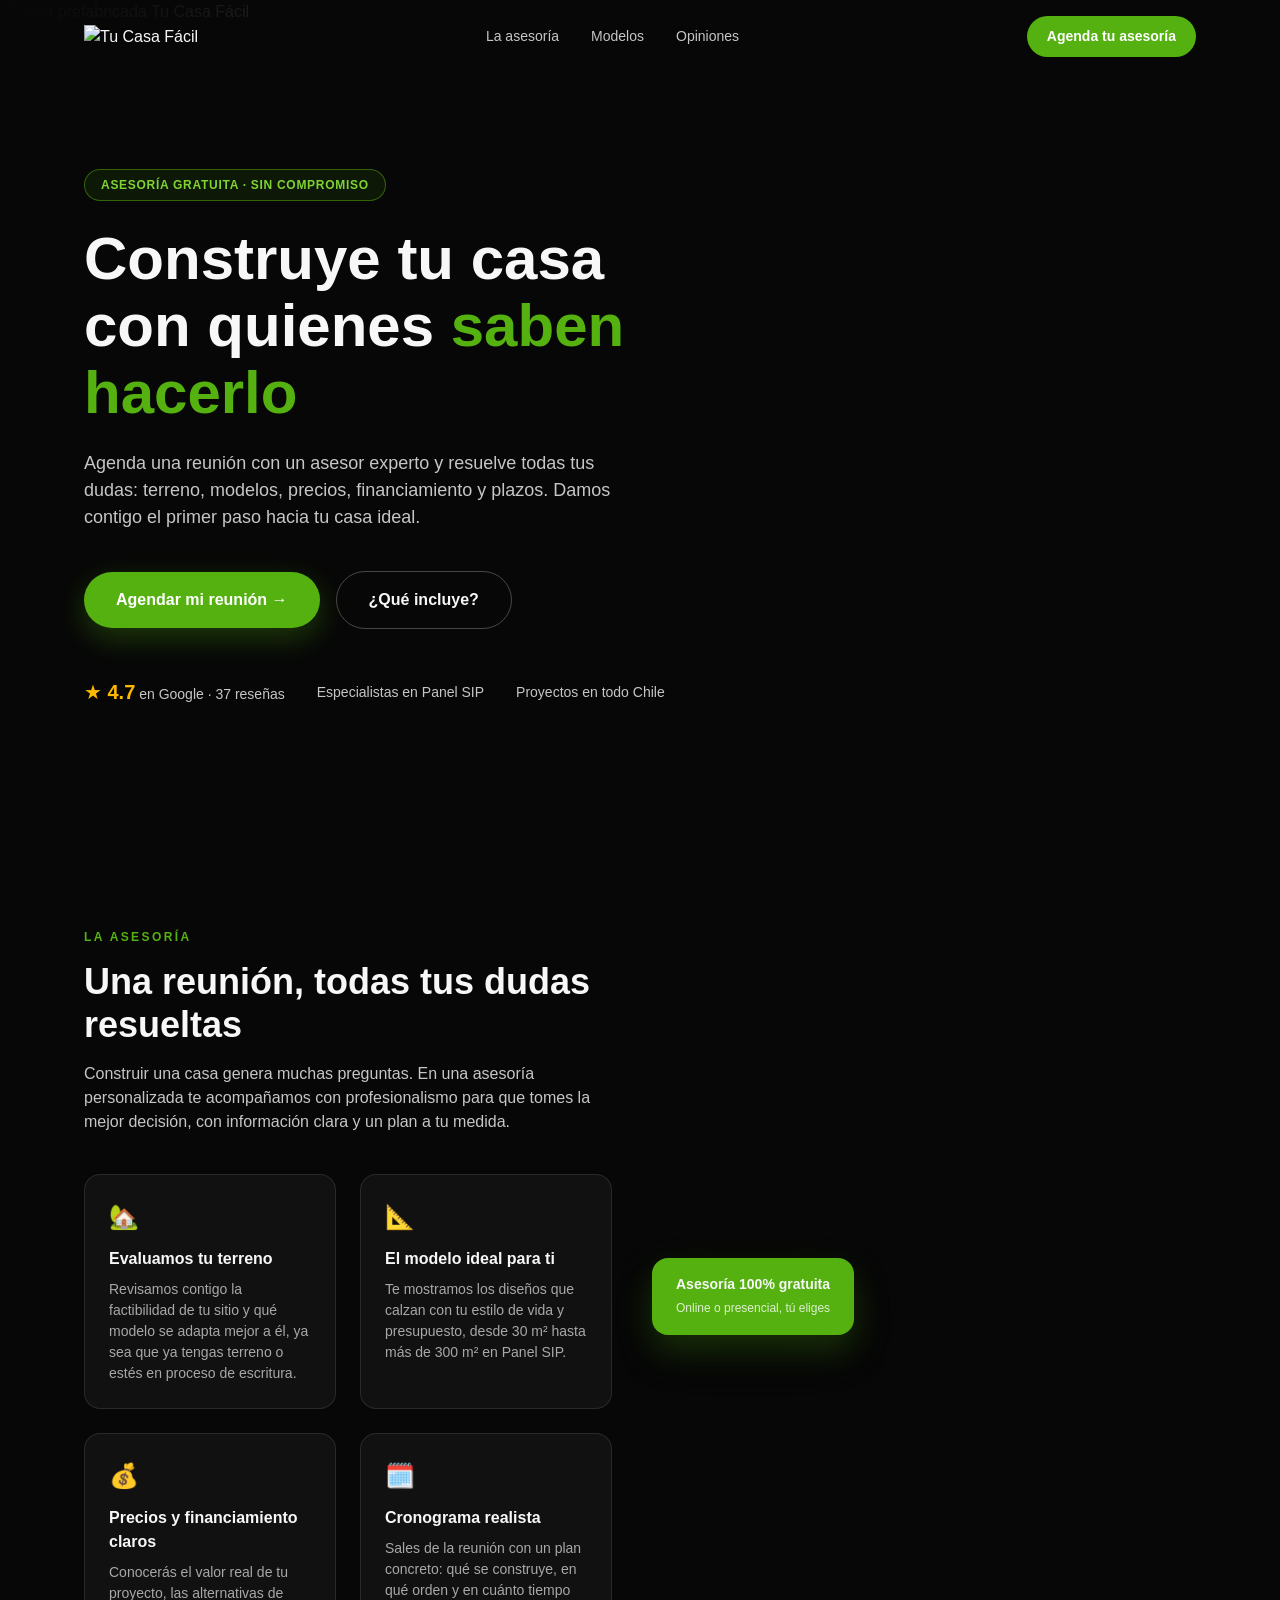
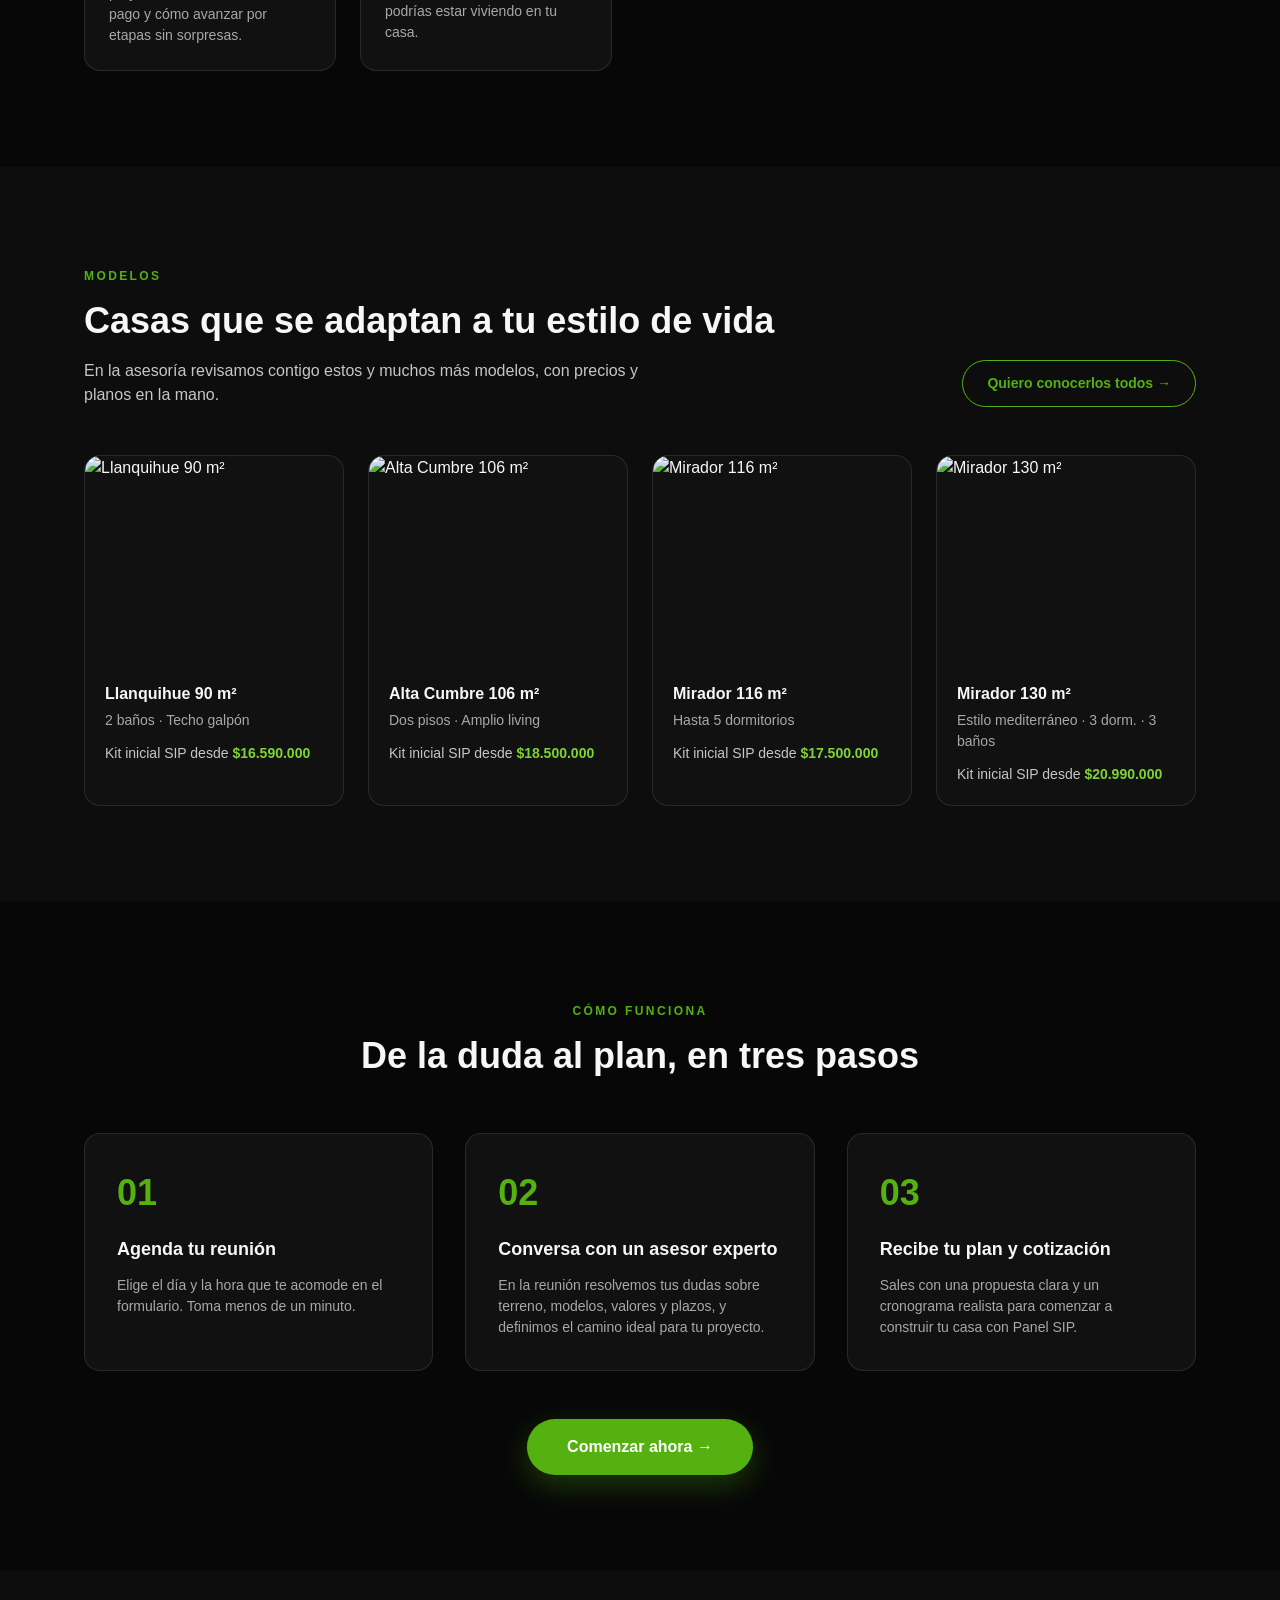
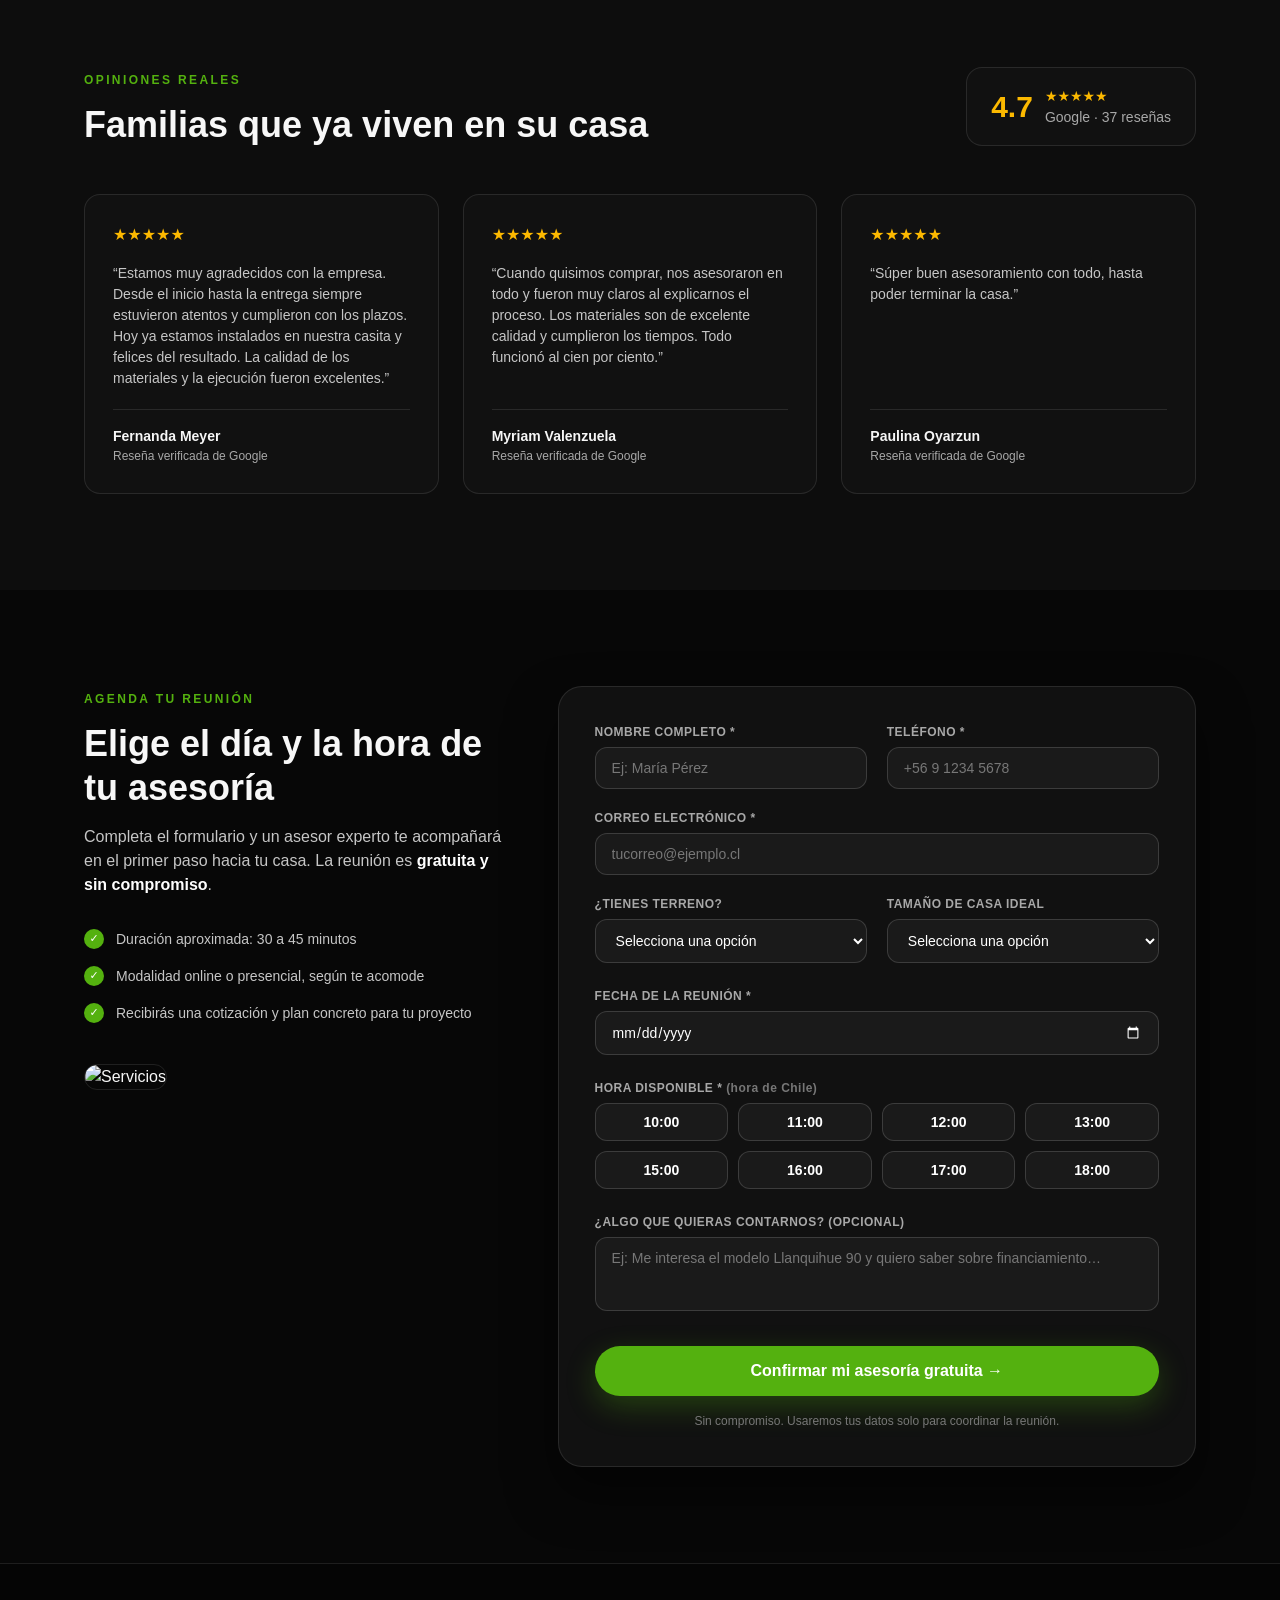
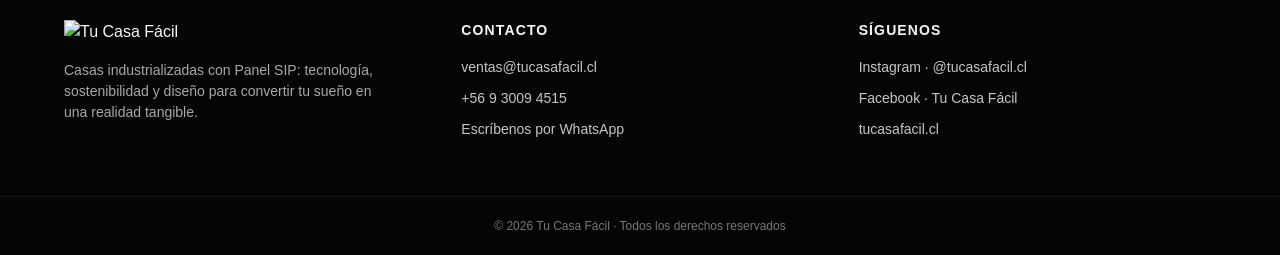
==== index.html @ a8abe440 "Add files via upload" ====
<!doctype html>
<html lang="es">
<head>
<meta charset="utf-8">
<meta name="viewport" content="width=device-width,initial-scale=1">
<title>Asesoría gratuita para construir tu casa en Panel SIP | Tu Casa Fácil</title>
<meta name="description" content="Agenda una asesoría gratuita con un experto en casas prefabricadas con Panel SIP. Resuelve dudas de terreno, modelos, precios, financiamiento y plazos. Proyectos en todo Chile.">
<meta name="robots" content="index,follow">
<link rel="canonical" href="https://TU-DOMINIO.cl/">
<meta name="theme-color" content="#070707">

<!-- Open Graph / redes -->
<meta property="og:type" content="website">
<meta property="og:locale" content="es_CL">
<meta property="og:site_name" content="Tu Casa Fácil">
<meta property="og:title" content="Agenda tu asesoría gratuita | Tu Casa Fácil">
<meta property="og:description" content="Una reunión con un asesor experto para resolver terreno, modelo, precio y plazos de tu casa en Panel SIP. Gratis y sin compromiso.">
<meta property="og:url" content="https://TU-DOMINIO.cl/">
<meta property="og:image" content="https://TU-DOMINIO.cl/img/hero-casa-sip.jpg">
<meta name="twitter:card" content="summary_large_image">

<link rel="icon" href="img/logo-tucasafacil.svg" type="image/svg+xml">
<link rel="apple-touch-icon" href="img/logo-tucasafacil.svg">
<link rel="preload" as="image" href="img/hero-casa-sip.jpg" fetchpriority="high">
<link rel="stylesheet" href="styles.css">

<!-- ===== TRACKING: reemplaza los IDs y descomenta ===== -->
<!-- Google Tag Manager
<script>(function(w,d,s,l,i){w[l]=w[l]||[];w[l].push({'gtm.start':new Date().getTime(),event:'gtm.js'});
var f=d.getElementsByTagName(s)[0],j=d.createElement(s),dl=l!='dataLayer'?'&l='+l:'';j.async=true;
j.src='https://www.googletagmanager.com/gtm.js?id='+i+dl;f.parentNode.insertBefore(j,f);})(window,document,'script','dataLayer','GTM-XXXXXXX');</script>
-->
<!-- Meta Pixel
<script>!function(f,b,e,v,n,t,s){if(f.fbq)return;n=f.fbq=function(){n.callMethod?
n.callMethod.apply(n,arguments):n.queue.push(arguments)};if(!f._fbq)f._fbq=n;n.push=n;n.loaded=!0;
n.version='2.0';n.queue=[];t=b.createElement(e);t.async=!0;t.src=v;s=b.getElementsByTagName(e)[0];
s.parentNode.insertBefore(t,s)}(window,document,'script','https://connect.facebook.net/en_US/fbevents.js');
fbq('init','TU_PIXEL_ID');fbq('track','PageView');</script>
-->
</head>
<body>
<header id="hd"><div class="wrap hbar">
<a href="#inicio"><img src="img/logo-tucasafacil.svg" alt="Tu Casa Fácil"></a>
<nav><a href="#asesoria">La asesoría</a><a href="#modelos">Modelos</a><a href="#opiniones">Opiniones</a></nav>
<a href="#agendar" class="btn btn-sm">Agenda tu asesoría</a>
</div></header>

<section id="inicio" class="hero">
<img src="img/hero-casa-sip.jpg" alt="Casa prefabricada Tu Casa Fácil" width="1400" height="759" loading="eager" decoding="async" fetchpriority="high">
<div class="g1"></div><div class="g2"></div>
<div class="inner"><div class="wrap">
<span class="pill">Asesoría gratuita · Sin compromiso</span>
<h1>Construye tu casa con quienes <span>saben hacerlo</span></h1>
<p class="lead">Agenda una reunión con un asesor experto y resuelve todas tus dudas: terreno, modelos, precios, financiamiento y plazos. Damos contigo el primer paso hacia tu casa ideal.</p>
<div class="cta-row"><a href="#agendar" class="btn btn-lg">Agendar mi reunión →</a><a href="#asesoria" class="btn-ghost">¿Qué incluye?</a></div>
<div class="meta"><div><b>★ 4.7</b> en Google · 37 reseñas</div><span>Especialistas en Panel SIP</span><span>Proyectos en todo Chile</span></div>
</div></div></section>

<section id="asesoria" class="pad"><div class="wrap grid2">
<div>
<span class="eyebrow">La asesoría</span>
<h2>Una reunión, todas tus dudas resueltas</h2>
<p class="sub">Construir una casa genera muchas preguntas. En una asesoría personalizada te acompañamos con profesionalismo para que tomes la mejor decisión, con información clara y un plan a tu medida.</p>
<div class="cardgrid"><div class="card"><div class="ico">🏡</div><h3>Evaluamos tu terreno</h3><p>Revisamos contigo la factibilidad de tu sitio y qué modelo se adapta mejor a él, ya sea que ya tengas terreno o estés en proceso de escritura.</p></div><div class="card"><div class="ico">📐</div><h3>El modelo ideal para ti</h3><p>Te mostramos los diseños que calzan con tu estilo de vida y presupuesto, desde 30 m² hasta más de 300 m² en Panel SIP.</p></div><div class="card"><div class="ico">💰</div><h3>Precios y financiamiento claros</h3><p>Conocerás el valor real de tu proyecto, las alternativas de pago y cómo avanzar por etapas sin sorpresas.</p></div><div class="card"><div class="ico">🗓️</div><h3>Cronograma realista</h3><p>Sales de la reunión con un plan concreto: qué se construye, en qué orden y en cuánto tiempo podrías estar viviendo en tu casa.</p></div></div>
</div>
<div class="teamwrap"><img src="img/equipo-tucasafacil.jpg" alt="Equipo Tu Casa Fácil" width="819" height="1024" loading="lazy" decoding="async">
<div class="badge"><p>Asesoría 100% gratuita</p><span>Online o presencial, tú eliges</span></div></div>
</div></section>

<section id="modelos" class="pad dark"><div class="wrap">
<div class="rowhead"><div><span class="eyebrow">Modelos</span><h2>Casas que se adaptan a tu estilo de vida</h2>
<p class="sub">En la asesoría revisamos contigo estos y muchos más modelos, con precios y planos en la mano.</p></div>
<a href="#agendar" class="btn-out">Quiero conocerlos todos →</a></div>
<div class="models"><article class="model"><div class="ph"><img src="img/modelo-llanquihue-90.jpg" alt="Llanquihue 90 m²" width="900" height="719" loading="lazy" decoding="async"></div><div class="body"><h3>Llanquihue 90 m²</h3><p class="d">2 baños · Techo galpón</p><p class="p">Kit inicial SIP desde <b>$16.590.000</b></p></div></article><article class="model"><div class="ph"><img src="img/modelo-alta-cumbre-106.jpg" alt="Alta Cumbre 106 m²" width="900" height="719" loading="lazy" decoding="async"></div><div class="body"><h3>Alta Cumbre 106 m²</h3><p class="d">Dos pisos · Amplio living</p><p class="p">Kit inicial SIP desde <b>$18.500.000</b></p></div></article><article class="model"><div class="ph"><img src="img/modelo-mirador-116.jpg" alt="Mirador 116 m²" width="900" height="719" loading="lazy" decoding="async"></div><div class="body"><h3>Mirador 116 m²</h3><p class="d">Hasta 5 dormitorios</p><p class="p">Kit inicial SIP desde <b>$17.500.000</b></p></div></article><article class="model"><div class="ph"><img src="img/modelo-mirador-130.jpg" alt="Mirador 130 m²" width="900" height="646" loading="lazy" decoding="async"></div><div class="body"><h3>Mirador 130 m²</h3><p class="d">Estilo mediterráneo · 3 dorm. · 3 baños</p><p class="p">Kit inicial SIP desde <b>$20.990.000</b></p></div></article></div>
</div></section>

<section class="pad"><div class="wrap">
<div style="text-align:center"><span class="eyebrow">Cómo funciona</span><h2>De la duda al plan, en tres pasos</h2></div>
<div class="steps"><div class="step"><span class="n">01</span><h3>Agenda tu reunión</h3><p>Elige el día y la hora que te acomode en el formulario. Toma menos de un minuto.</p></div><div class="step"><span class="n">02</span><h3>Conversa con un asesor experto</h3><p>En la reunión resolvemos tus dudas sobre terreno, modelos, valores y plazos, y definimos el camino ideal para tu proyecto.</p></div><div class="step"><span class="n">03</span><h3>Recibe tu plan y cotización</h3><p>Sales con una propuesta clara y un cronograma realista para comenzar a construir tu casa con Panel SIP.</p></div></div>
<div style="margin-top:48px;text-align:center"><a href="#agendar" class="btn btn-lg" style="padding:16px 40px">Comenzar ahora →</a></div>
</div></section>

<section id="opiniones" class="pad dark"><div class="wrap">
<div class="rowhead"><div><span class="eyebrow">Opiniones reales</span><h2>Familias que ya viven en su casa</h2></div>
<div class="rating"><span class="big">4.7</span><div style="font-size:14px"><div class="stars">★★★★★</div><div style="color:#a8a8a8">Google · 37 reseñas</div></div></div></div>
<div class="tsts"><figure class="tst"><div class="stars">★★★★★</div><blockquote>“Estamos muy agradecidos con la empresa. Desde el inicio hasta la entrega siempre estuvieron atentos y cumplieron con los plazos. Hoy ya estamos instalados en nuestra casita y felices del resultado. La calidad de los materiales y la ejecución fueron excelentes.”</blockquote><figcaption>Fernanda Meyer<span>Reseña verificada de Google</span></figcaption></figure><figure class="tst"><div class="stars">★★★★★</div><blockquote>“Cuando quisimos comprar, nos asesoraron en todo y fueron muy claros al explicarnos el proceso. Los materiales son de excelente calidad y cumplieron los tiempos. Todo funcionó al cien por ciento.”</blockquote><figcaption>Myriam Valenzuela<span>Reseña verificada de Google</span></figcaption></figure><figure class="tst"><div class="stars">★★★★★</div><blockquote>“Súper buen asesoramiento con todo, hasta poder terminar la casa.”</blockquote><figcaption>Paulina Oyarzun<span>Reseña verificada de Google</span></figcaption></figure></div>
</div></section>

<section id="agendar" class="pad"><div class="wrap formgrid">
<div>
<span class="eyebrow">Agenda tu reunión</span>
<h2>Elige el día y la hora de tu asesoría</h2>
<p class="sub">Completa el formulario y un asesor experto te acompañará en el primer paso hacia tu casa. La reunión es <strong style="color:#fff">gratuita y sin compromiso</strong>.</p>
<ul class="checks">
<li><span class="c">✓</span>Duración aproximada: 30 a 45 minutos</li>
<li><span class="c">✓</span>Modalidad online o presencial, según te acomode</li>
<li><span class="c">✓</span>Recibirás una cotización y plan concreto para tu proyecto</li></ul>
<img src="img/servicios-tucasafacil.jpg" alt="Servicios" style="margin-top:40px;width:100%;border-radius:16px;border:1px solid rgba(255,255,255,.1)" width="900" height="719" loading="lazy" decoding="async">
</div>
<form id="form-asesoria" action="https://formspree.io/f/TU_ID_FORMULARIO" method="POST" novalidate>
<div class="fields">
<div><label for="nombre">Nombre completo *</label><input id="nombre" name="nombre" type="text" autocomplete="name" required placeholder="Ej: María Pérez"></div>
<div><label for="telefono">Teléfono *</label><input id="telefono" name="telefono" type="tel" inputmode="tel" autocomplete="tel" required placeholder="+56 9 1234 5678"></div>
<div class="span2"><label for="email">Correo electrónico *</label><input id="email" name="email" type="email" inputmode="email" autocomplete="email" required placeholder="tucorreo@ejemplo.cl"></div>
<div><label for="terreno">¿Tienes terreno?</label><select id="terreno" name="terreno"><option value="">Selecciona una opción</option><option>Sí, ya tengo terreno</option><option>En proceso de escritura / compra</option><option>Aún no tengo terreno</option></select></div>
<div><label for="metraje">Tamaño de casa ideal</label><select id="metraje" name="metraje"><option value="">Selecciona una opción</option><option>Hasta 60 m²</option><option>60 – 90 m²</option><option>90 – 120 m²</option><option>120 – 180 m²</option><option>Más de 180 m²</option><option>Aún no lo sé</option></select></div>
</div>
<div style="margin-top:24px"><label for="fecha">Fecha de la reunión *</label><input id="fecha" name="fecha" type="date" required></div>
<div style="margin-top:24px"><label>Hora disponible * <span style="text-transform:none;color:#777">(hora de Chile)</span></label>
<div class="slots"><button type="button" class="slot" data-hora="10:00">10:00</button><button type="button" class="slot" data-hora="11:00">11:00</button><button type="button" class="slot" data-hora="12:00">12:00</button><button type="button" class="slot" data-hora="13:00">13:00</button><button type="button" class="slot" data-hora="15:00">15:00</button><button type="button" class="slot" data-hora="16:00">16:00</button><button type="button" class="slot" data-hora="17:00">17:00</button><button type="button" class="slot" data-hora="18:00">18:00</button></div>
<input type="hidden" name="hora" id="hora"></div>
<div style="margin-top:24px"><label for="mensaje">¿Algo que quieras contarnos? (opcional)</label><textarea id="mensaje" name="mensaje" rows="3" placeholder="Ej: Me interesa el modelo Llanquihue 90 y quiero saber sobre financiamiento…"></textarea></div>
<input type="hidden" name="utm_source" id="utm_source">
<input type="hidden" name="utm_medium" id="utm_medium">
<input type="hidden" name="utm_campaign" id="utm_campaign">
<input type="hidden" name="utm_content" id="utm_content">
<input type="hidden" name="utm_term" id="utm_term">
<input type="hidden" name="pagina" id="pagina">
<input type="text" name="_gotcha" tabindex="-1" autocomplete="off" style="position:absolute;left:-9999px" aria-hidden="true">
<button class="submit" type="submit">Confirmar mi asesoría gratuita →</button>
<p class="fine" id="form-msg">Sin compromiso. Usaremos tus datos solo para coordinar la reunión.</p>
</form>
</div></section>

<footer><div class="wrap fgrid">
<div><img src="img/logo-tucasafacil.svg" alt="Tu Casa Fácil"><p>Casas industrializadas con Panel SIP: tecnología, sostenibilidad y diseño para convertir tu sueño en una realidad tangible.</p></div>
<div><h3>Contacto</h3><ul><li><a href="mailto:ventas@tucasafacil.cl">ventas@tucasafacil.cl</a></li><li><a href="tel:+56930094515">+56 9 3009 4515</a></li><li><a href="https://wa.me/56930094515">Escríbenos por WhatsApp</a></li></ul></div>
<div><h3>Síguenos</h3><ul><li><a href="https://www.instagram.com/tucasafacil.cl">Instagram · @tucasafacil.cl</a></li><li><a href="https://www.facebook.com/tucasafacil.cl/">Facebook · Tu Casa Fácil</a></li><li><a href="https://tucasafacil.cl">tucasafacil.cl</a></li></ul></div>
</div><div class="copy">© 2026 Tu Casa Fácil · Todos los derechos reservados</div></footer>
<script src="script.js" defer></script>
</body></html>
---- styles.css ----
*{box-sizing:border-box;margin:0;padding:0}
html{scroll-behavior:smooth}
body{background:#070707;color:#f7f7f7;font-family:"Segoe UI","Helvetica Neue",Arial,system-ui,sans-serif;-webkit-font-smoothing:antialiased;line-height:1.5}
::selection{background:#54b10f;color:#fff}
a{text-decoration:none;color:inherit}
.wrap{max-width:1152px;margin:0 auto;padding:0 20px}
/* header */
header{position:fixed;inset:0 0 auto 0;z-index:50;transition:.3s;padding:16px 0}
header.scrolled{background:rgba(7,7,7,.95);backdrop-filter:blur(8px);box-shadow:0 8px 24px rgba(0,0,0,.4)}
.hbar{display:flex;align-items:center;justify-content:space-between;gap:12px}
.hbar img{height:34px;max-width:52vw;object-fit:contain}
.hbar .btn-sm{flex:none;white-space:nowrap}
@media(max-width:420px){.hbar img{height:28px}.btn-sm{padding:9px 14px;font-size:13px}}
nav{display:none;gap:32px;font-size:14px;color:#c6c6c6}
nav a:hover{color:#fff}
.btn{display:inline-block;border-radius:999px;background:#54b10f;color:#fff;font-weight:700;transition:.2s}
.btn:hover{background:#46940d}
.btn-sm{padding:10px 20px;font-size:14px}
.btn-lg{padding:16px 32px;font-size:16px;box-shadow:0 10px 30px rgba(84,177,15,.3)}
.btn-lg:hover{transform:scale(1.03)}
.btn-ghost{border:1px solid rgba(255,255,255,.25);border-radius:999px;padding:16px 32px;font-weight:600;font-size:16px}
.btn-ghost:hover{border-color:rgba(255,255,255,.6)}
.btn-out{border:1px solid #54b10f;color:#54b10f;border-radius:999px;padding:12px 24px;font-size:14px;font-weight:600;display:inline-block;transition:.2s}
.btn-out:hover{background:#54b10f;color:#fff}
/* hero */
.hero{position:relative;min-height:92vh;display:flex;align-items:center;overflow:hidden}
.hero>img{position:absolute;inset:0;width:100%;height:100%;object-fit:cover}
.hero .g1{position:absolute;inset:0;background:linear-gradient(90deg,#070707,rgba(7,7,7,.8) 50%,rgba(7,7,7,.3))}
.hero .g2{position:absolute;left:0;right:0;bottom:0;height:160px;background:linear-gradient(to top,#070707,transparent)}
.hero .inner{position:relative;z-index:10;width:100%;padding:144px 0 96px}
.pill{display:inline-flex;gap:8px;border:1px solid rgba(84,177,15,.5);background:rgba(84,177,15,.1);color:#7fd434;border-radius:999px;padding:6px 16px;font-size:12px;font-weight:600;text-transform:uppercase;letter-spacing:.06em}
h1{margin-top:24px;font-size:40px;line-height:1.12;font-weight:700;max-width:640px}
h1 span{color:#54b10f}
.lead{margin-top:24px;max-width:560px;font-size:18px;color:#c6c6c6}
.cta-row{margin-top:40px;display:flex;flex-wrap:wrap;gap:16px;align-items:center}
.meta{margin-top:48px;display:flex;flex-wrap:wrap;gap:12px 32px;align-items:center;font-size:14px;color:#c6c6c6}
.meta b{color:#fcb900;font-size:20px}
/* sections */
section.pad{padding:96px 0}
.eyebrow{font-size:12px;font-weight:700;text-transform:uppercase;letter-spacing:.2em;color:#54b10f}
h2{margin-top:12px;font-size:30px;font-weight:700;line-height:1.2}
.sub{margin-top:16px;color:#c6c6c6;max-width:560px}
.grid2{display:grid;gap:56px;align-items:center}
.cardgrid{margin-top:40px;display:grid;gap:24px}
.card{border:1px solid rgba(255,255,255,.1);background:#111;border-radius:16px;padding:24px;transition:.2s}
.card:hover{border-color:rgba(84,177,15,.5)}
.card .ico{font-size:24px}
.card h3{margin-top:12px;font-size:16px}
.card p{margin-top:8px;font-size:14px;color:#a8a8a8}
.teamwrap{position:relative}
.teamwrap img{width:100%;border-radius:24px;border:1px solid rgba(255,255,255,.1);box-shadow:0 25px 50px rgba(0,0,0,.6)}
.badge{position:absolute;bottom:-24px;left:-16px;background:#54b10f;border-radius:16px;padding:16px 24px;box-shadow:0 15px 35px rgba(84,177,15,.25)}
.badge p{font-size:14px;font-weight:700}
.badge span{font-size:12px;color:rgba(255,255,255,.8)}
.dark{background:#0d0d0d}
.rowhead{display:flex;flex-wrap:wrap;align-items:flex-end;justify-content:space-between;gap:24px}
.models{margin-top:48px;display:grid;gap:24px}
.model{overflow:hidden;border:1px solid rgba(255,255,255,.1);background:#111;border-radius:16px;transition:.2s}
.model:hover{border-color:rgba(84,177,15,.6)}
.model .ph{aspect-ratio:5/4;overflow:hidden}
.model img{width:100%;height:100%;object-fit:cover;transition:.5s}
.model:hover img{transform:scale(1.05)}
.model .body{padding:20px}
.model h3{font-size:16px}
.model .d{margin-top:4px;font-size:14px;color:#a8a8a8}
.model .p{margin-top:12px;font-size:14px;color:#c6c6c6}
.model .p b{color:#7fd434}
.steps{margin-top:56px;display:grid;gap:32px}
.step{border:1px solid rgba(255,255,255,.1);background:#111;border-radius:16px;padding:32px}
.step .n{font-size:36px;font-weight:900;color:#54b10f}
.step h3{margin-top:16px;font-size:18px}
.step p{margin-top:12px;font-size:14px;color:#a8a8a8}
.rating{display:flex;align-items:center;gap:12px;border:1px solid rgba(255,255,255,.1);background:#111;border-radius:16px;padding:16px 24px}
.rating .big{font-size:30px;font-weight:900;color:#fcb900}
.stars{color:#fcb900}
.tsts{margin-top:48px;display:grid;gap:24px}
.tst{display:flex;flex-direction:column;border:1px solid rgba(255,255,255,.1);background:#111;border-radius:16px;padding:28px}
.tst blockquote{margin-top:16px;flex:1;font-size:14px;color:#c6c6c6}
.tst figcaption{margin-top:20px;border-top:1px solid rgba(255,255,255,.1);padding-top:16px;font-size:14px;font-weight:700}
.tst figcaption span{display:block;font-size:12px;font-weight:400;color:#a8a8a8}
/* form */
.formgrid{display:grid;gap:48px;align-items:start}
.checks{margin-top:32px;display:grid;gap:16px;font-size:14px;color:#c6c6c6}
.checks li{display:flex;gap:12px;list-style:none}
.checks .c{flex:none;width:20px;height:20px;border-radius:999px;background:#54b10f;color:#fff;font-size:11px;font-weight:700;display:flex;align-items:center;justify-content:center}
form{border:1px solid rgba(255,255,255,.1);background:#111;border-radius:24px;padding:28px;box-shadow:0 25px 50px rgba(0,0,0,.5)}
.fields{display:grid;gap:20px}
label{display:block;margin-bottom:6px;font-size:12px;font-weight:600;text-transform:uppercase;letter-spacing:.04em;color:#a8a8a8}
input,select,textarea{width:100%;border:1px solid rgba(255,255,255,.15);background:#1a1a1a;border-radius:12px;padding:12px 16px;font-size:14px;color:#fff;outline:none;font-family:inherit;transition:.2s;color-scheme:dark}
input::placeholder,textarea::placeholder{color:#777}
input:focus,select:focus,textarea:focus{border-color:#54b10f;box-shadow:0 0 0 3px rgba(84,177,15,.3)}
textarea{resize:none}
.slots{display:grid;grid-template-columns:repeat(4,1fr);gap:10px}
.slot{border:1px solid rgba(255,255,255,.15);background:#1a1a1a;color:#fff;border-radius:12px;padding:10px 0;font-size:14px;font-weight:600;cursor:pointer;transition:.2s;font-family:inherit}
.slot:hover{border-color:rgba(84,177,15,.6)}
.slot.sel{background:#54b10f;border-color:#54b10f}
.submit{margin-top:28px;width:100%;border:0;border-radius:999px;background:#54b10f;color:#fff;padding:16px;font-size:16px;font-weight:700;cursor:pointer;box-shadow:0 10px 30px rgba(84,177,15,.3);font-family:inherit}
.submit:hover{background:#46940d}
.fine{margin-top:16px;text-align:center;font-size:12px;color:#777}
/* footer */
footer{border-top:1px solid rgba(255,255,255,.1);background:#050505}
.fgrid{display:grid;gap:40px;padding:56px 0}
.fgrid img{height:36px}
.fgrid p{margin-top:16px;max-width:320px;font-size:14px;color:#a8a8a8}
.fgrid h3{font-size:14px;text-transform:uppercase;letter-spacing:.08em}
.fgrid ul{margin-top:16px;list-style:none;display:grid;gap:10px;font-size:14px;color:#c6c6c6}
.fgrid a:hover{color:#54b10f}
.copy{border-top:1px solid rgba(255,255,255,.05);padding:20px 0;text-align:center;font-size:12px;color:#777}
@media(min-width:768px){
 nav{display:flex} h1{font-size:60px} h2{font-size:36px}
 .cardgrid{grid-template-columns:1fr 1fr} .steps{grid-template-columns:repeat(3,1fr)}
 .tsts{grid-template-columns:repeat(3,1fr)} .models{grid-template-columns:1fr 1fr}
 .fgrid{grid-template-columns:repeat(3,1fr)} .fields{grid-template-columns:1fr 1fr}
 form{padding:36px}
}
@media(min-width:1024px){
 .grid2{grid-template-columns:1fr 1fr} .models{grid-template-columns:repeat(4,1fr)}
 .formgrid{grid-template-columns:2fr 3fr}
}
.span2{grid-column:1/-1}
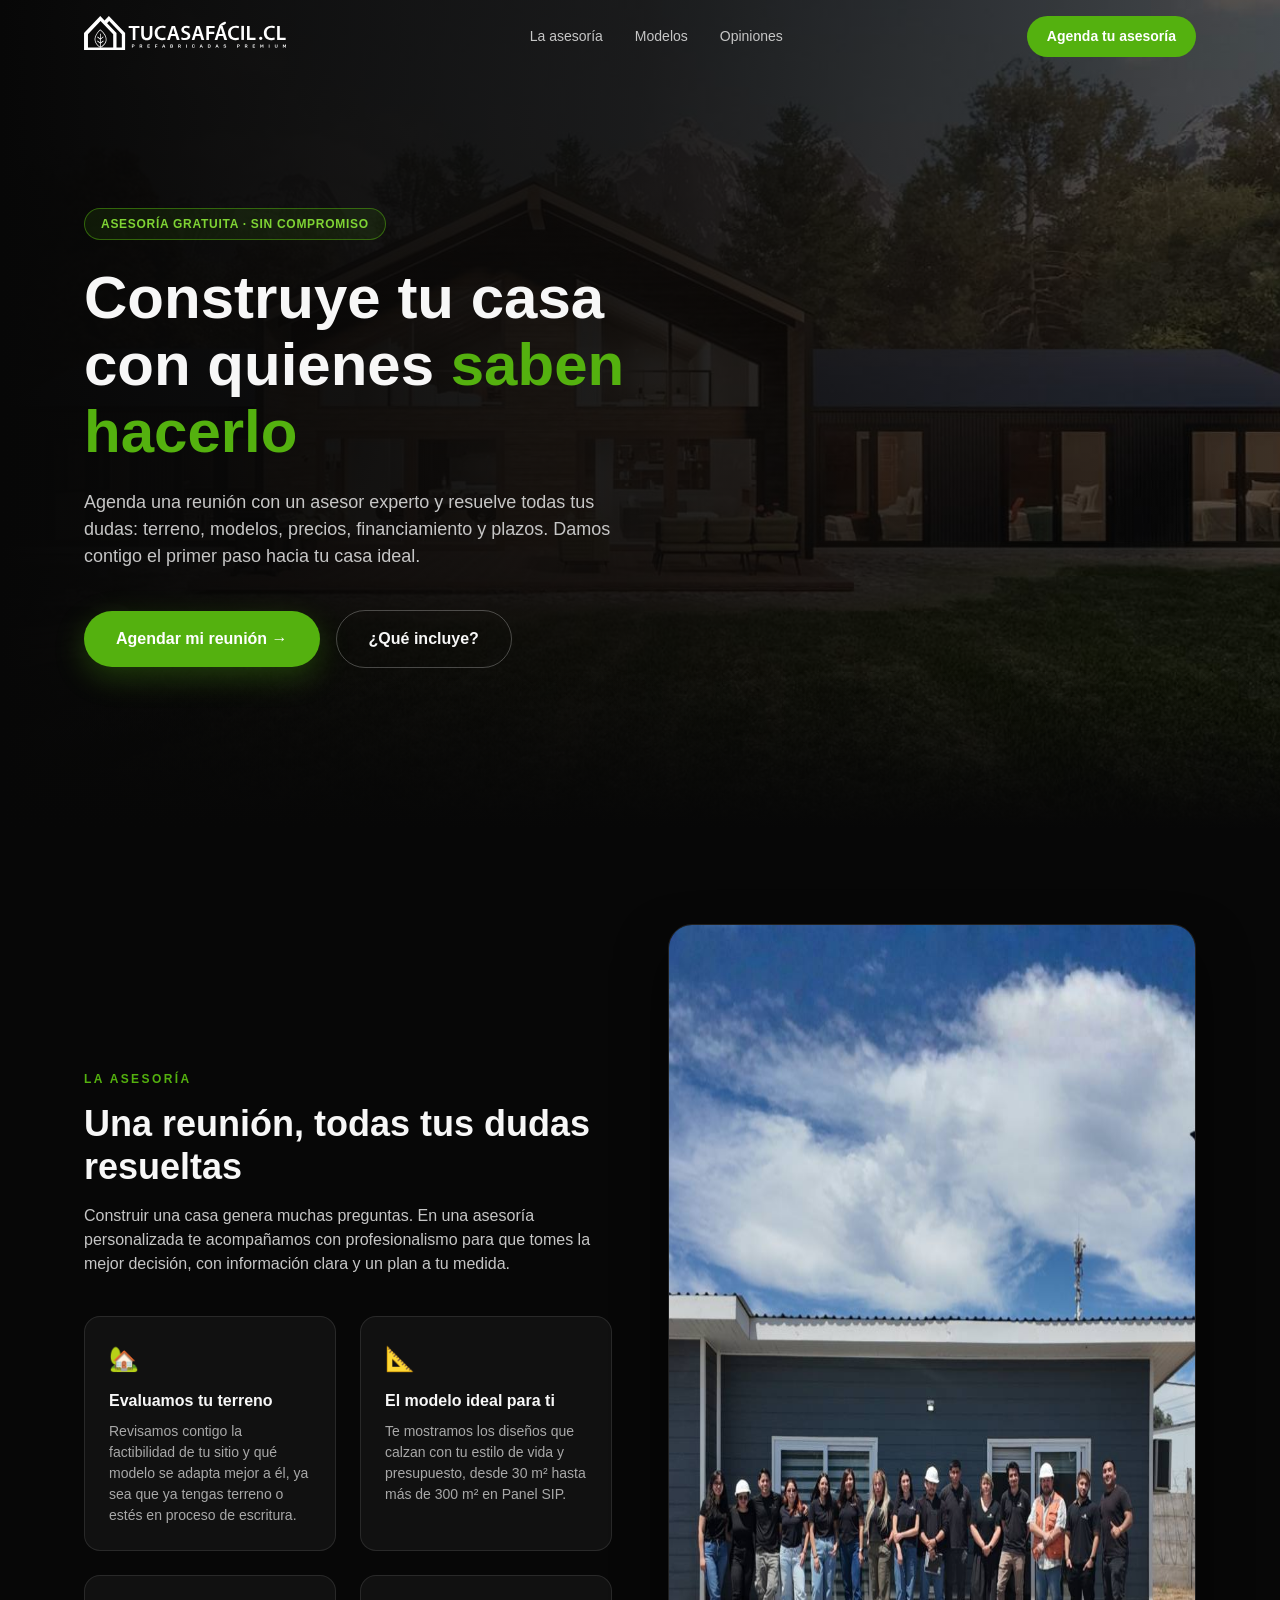
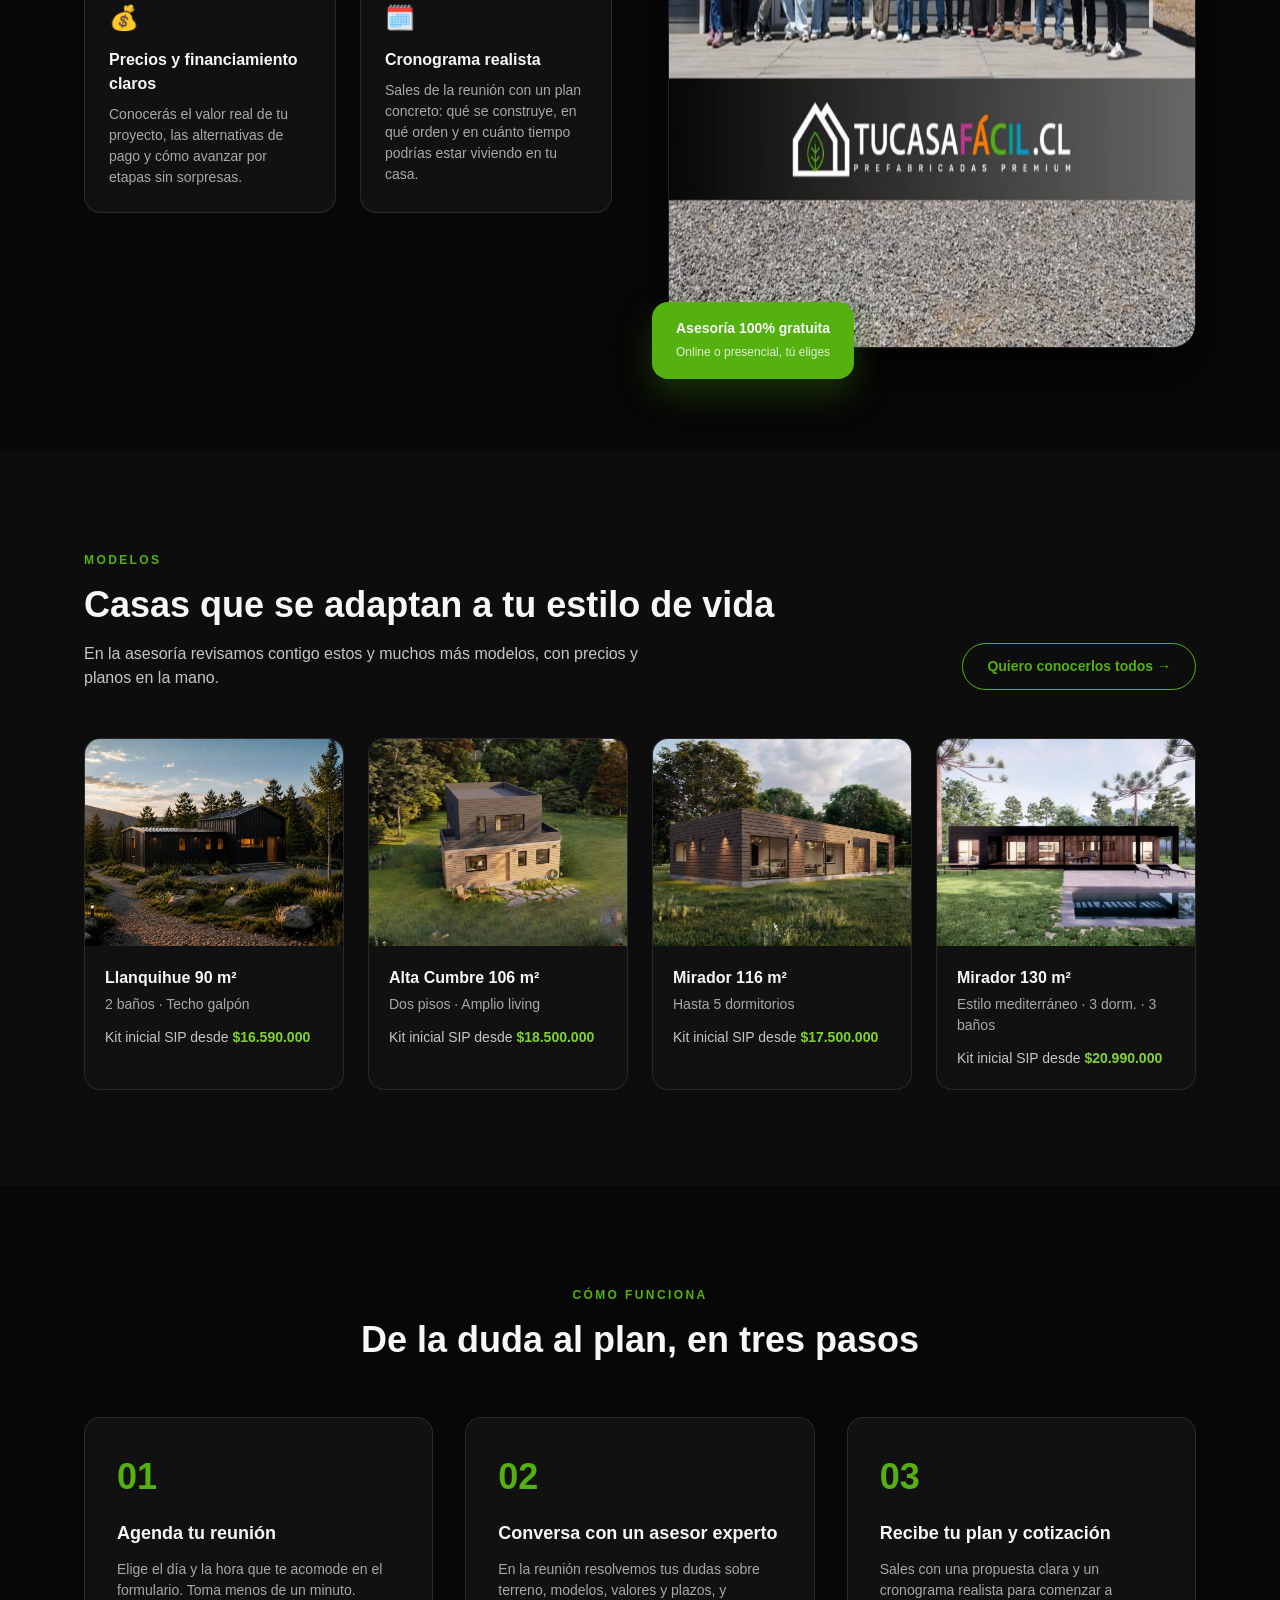
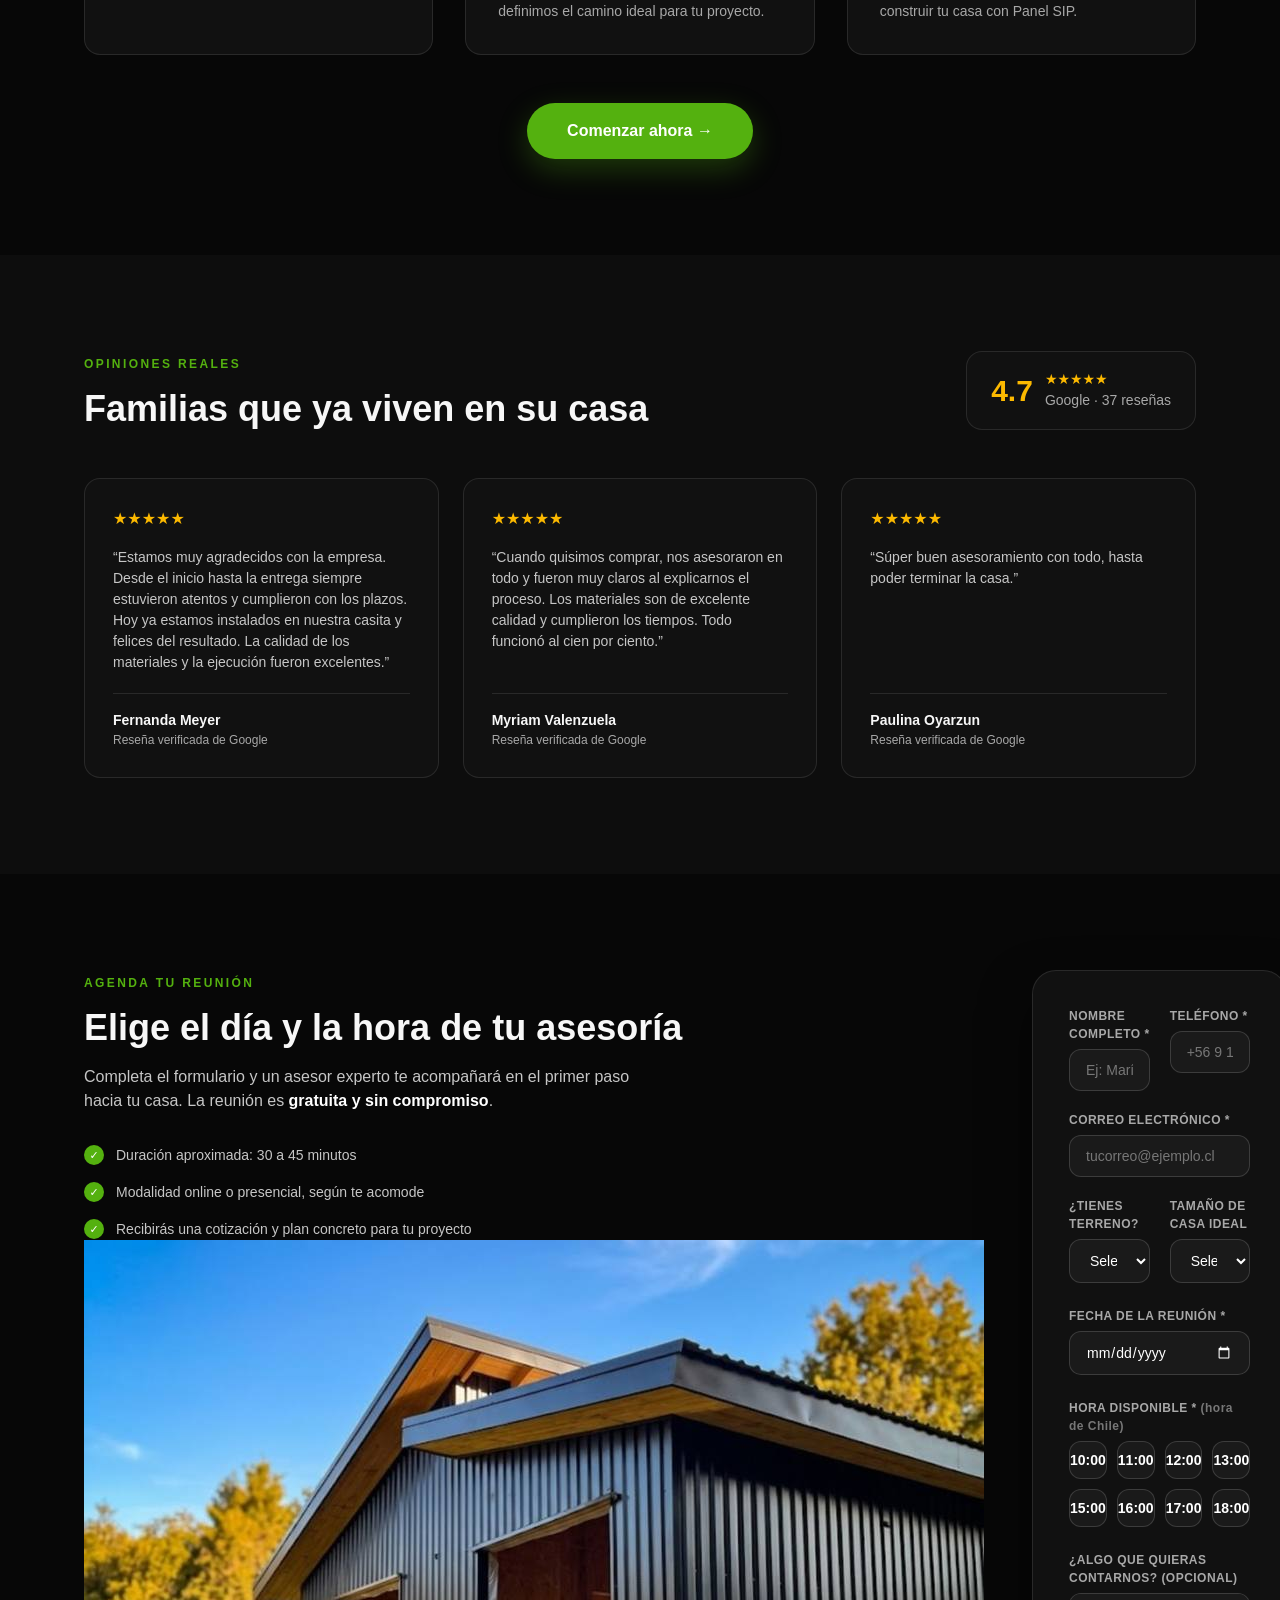
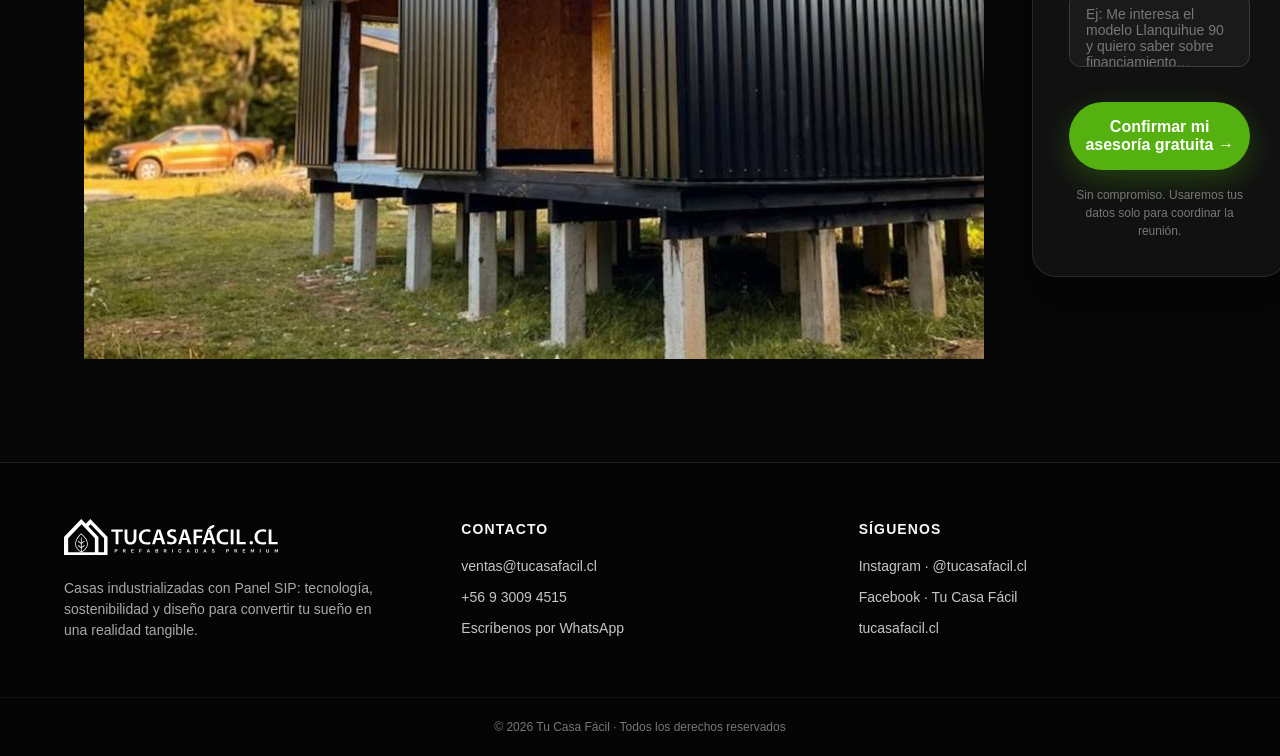
==== commit e93f912b: "Update index.html" ====
--- a/index.html
+++ b/index.html
@@ -53,7 +53,6 @@
 <h1>Construye tu casa con quienes <span>saben hacerlo</span></h1>
 <p class="lead">Agenda una reunión con un asesor experto y resuelve todas tus dudas: terreno, modelos, precios, financiamiento y plazos. Damos contigo el primer paso hacia tu casa ideal.</p>
 <div class="cta-row"><a href="#agendar" class="btn btn-lg">Agendar mi reunión →</a><a href="#asesoria" class="btn-ghost">¿Qué incluye?</a></div>
-<div class="meta"><div><b>★ 4.7</b> en Google · 37 reseñas</div><span>Especialistas en Panel SIP</span><span>Proyectos en todo Chile</span></div>
 </div></div></section>
 
 <section id="asesoria" class="pad"><div class="wrap grid2">
@@ -95,7 +94,7 @@
 <li><span class="c">✓</span>Duración aproximada: 30 a 45 minutos</li>
 <li><span class="c">✓</span>Modalidad online o presencial, según te acomode</li>
 <li><span class="c">✓</span>Recibirás una cotización y plan concreto para tu proyecto</li></ul>
-<img src="img/servicios-tucasafacil.jpg" alt="Servicios" style="margin-top:40px;width:100%;border-radius:16px;border:1px solid rgba(255,255,255,.1)" width="900" height="719" loading="lazy" decoding="async">
+<img class="formimg" src="img/servicios-tucasafacil.jpg" alt="Casa Tu Casa Fácil terminada" width="900" height="719" loading="lazy" decoding="async">
 </div>
 <form id="form-asesoria" action="https://formspree.io/f/TU_ID_FORMULARIO" method="POST" novalidate>
 <div class="fields">
@@ -128,4 +127,4 @@
 <div><h3>Síguenos</h3><ul><li><a href="https://www.instagram.com/tucasafacil.cl">Instagram · @tucasafacil.cl</a></li><li><a href="https://www.facebook.com/tucasafacil.cl/">Facebook · Tu Casa Fácil</a></li><li><a href="https://tucasafacil.cl">tucasafacil.cl</a></li></ul></div>
 </div><div class="copy">© 2026 Tu Casa Fácil · Todos los derechos reservados</div></footer>
 <script src="script.js" defer></script>
-</body></html>+</body></html>
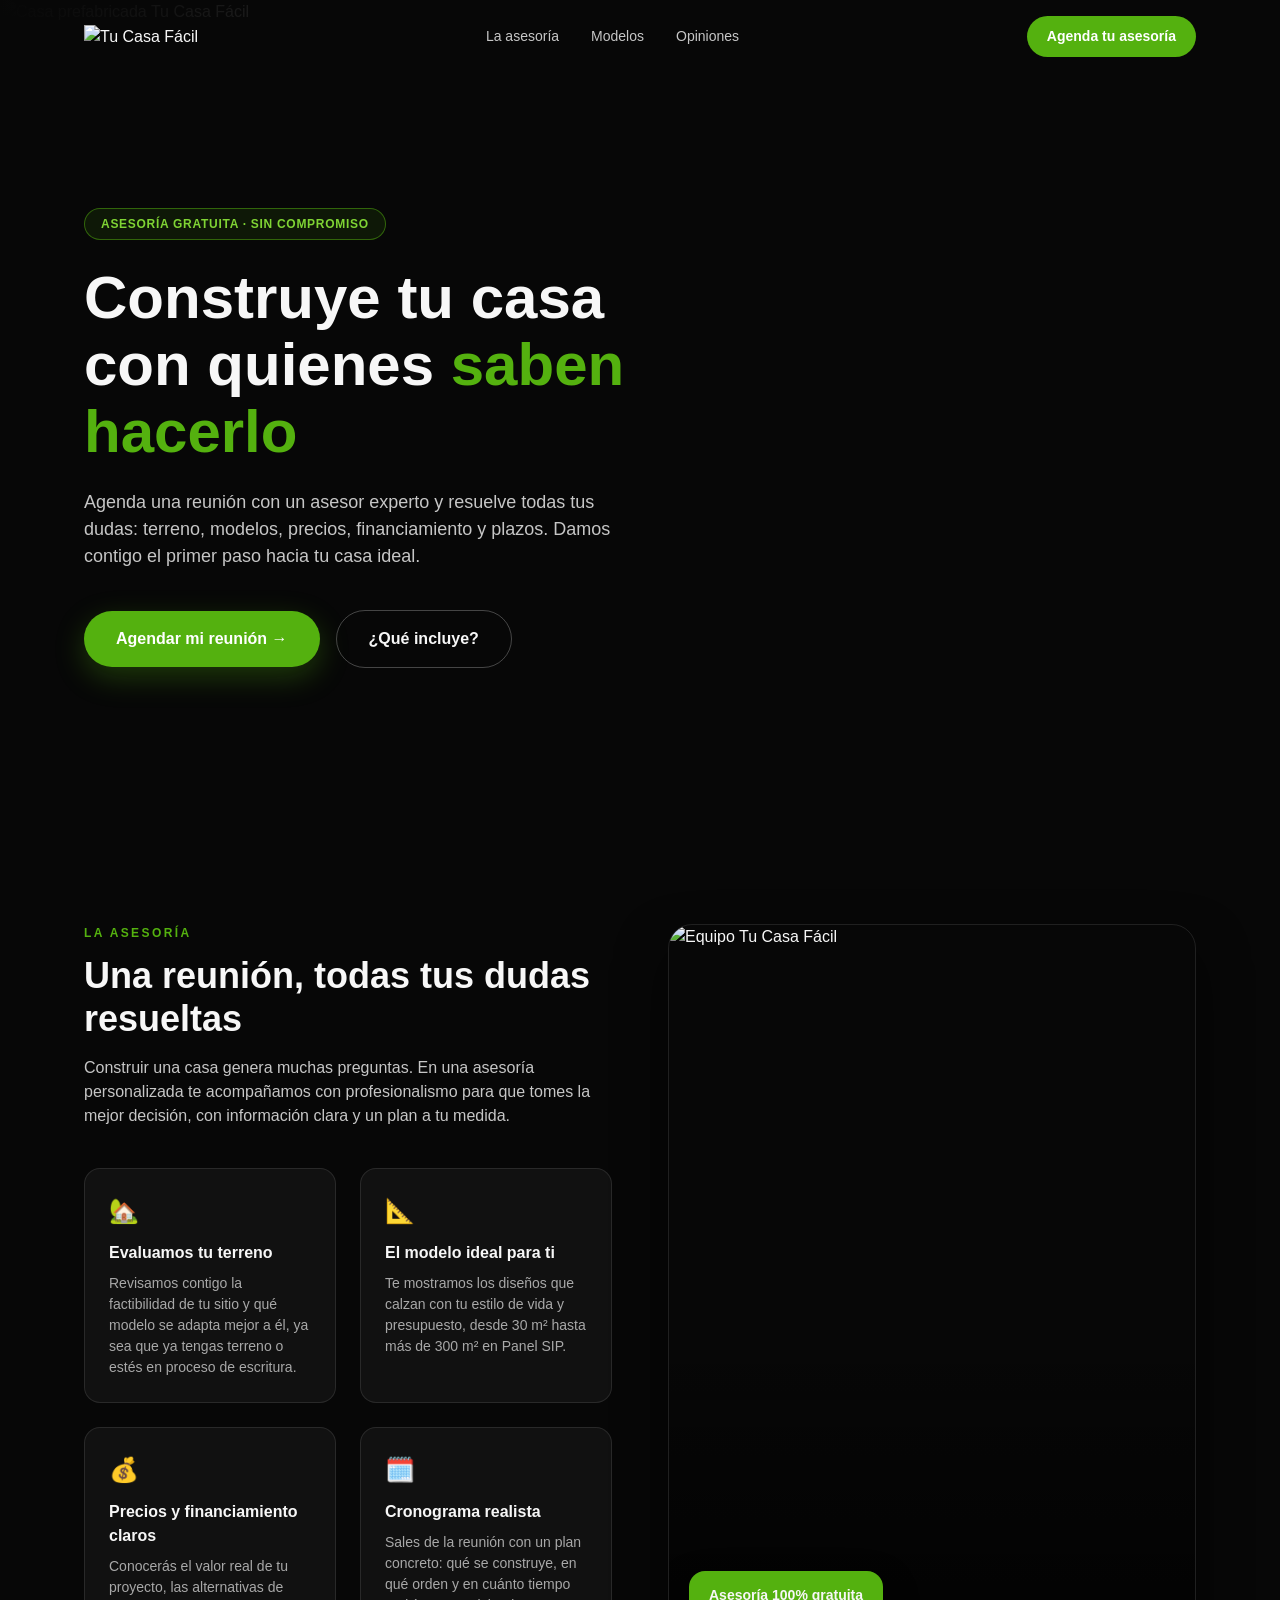
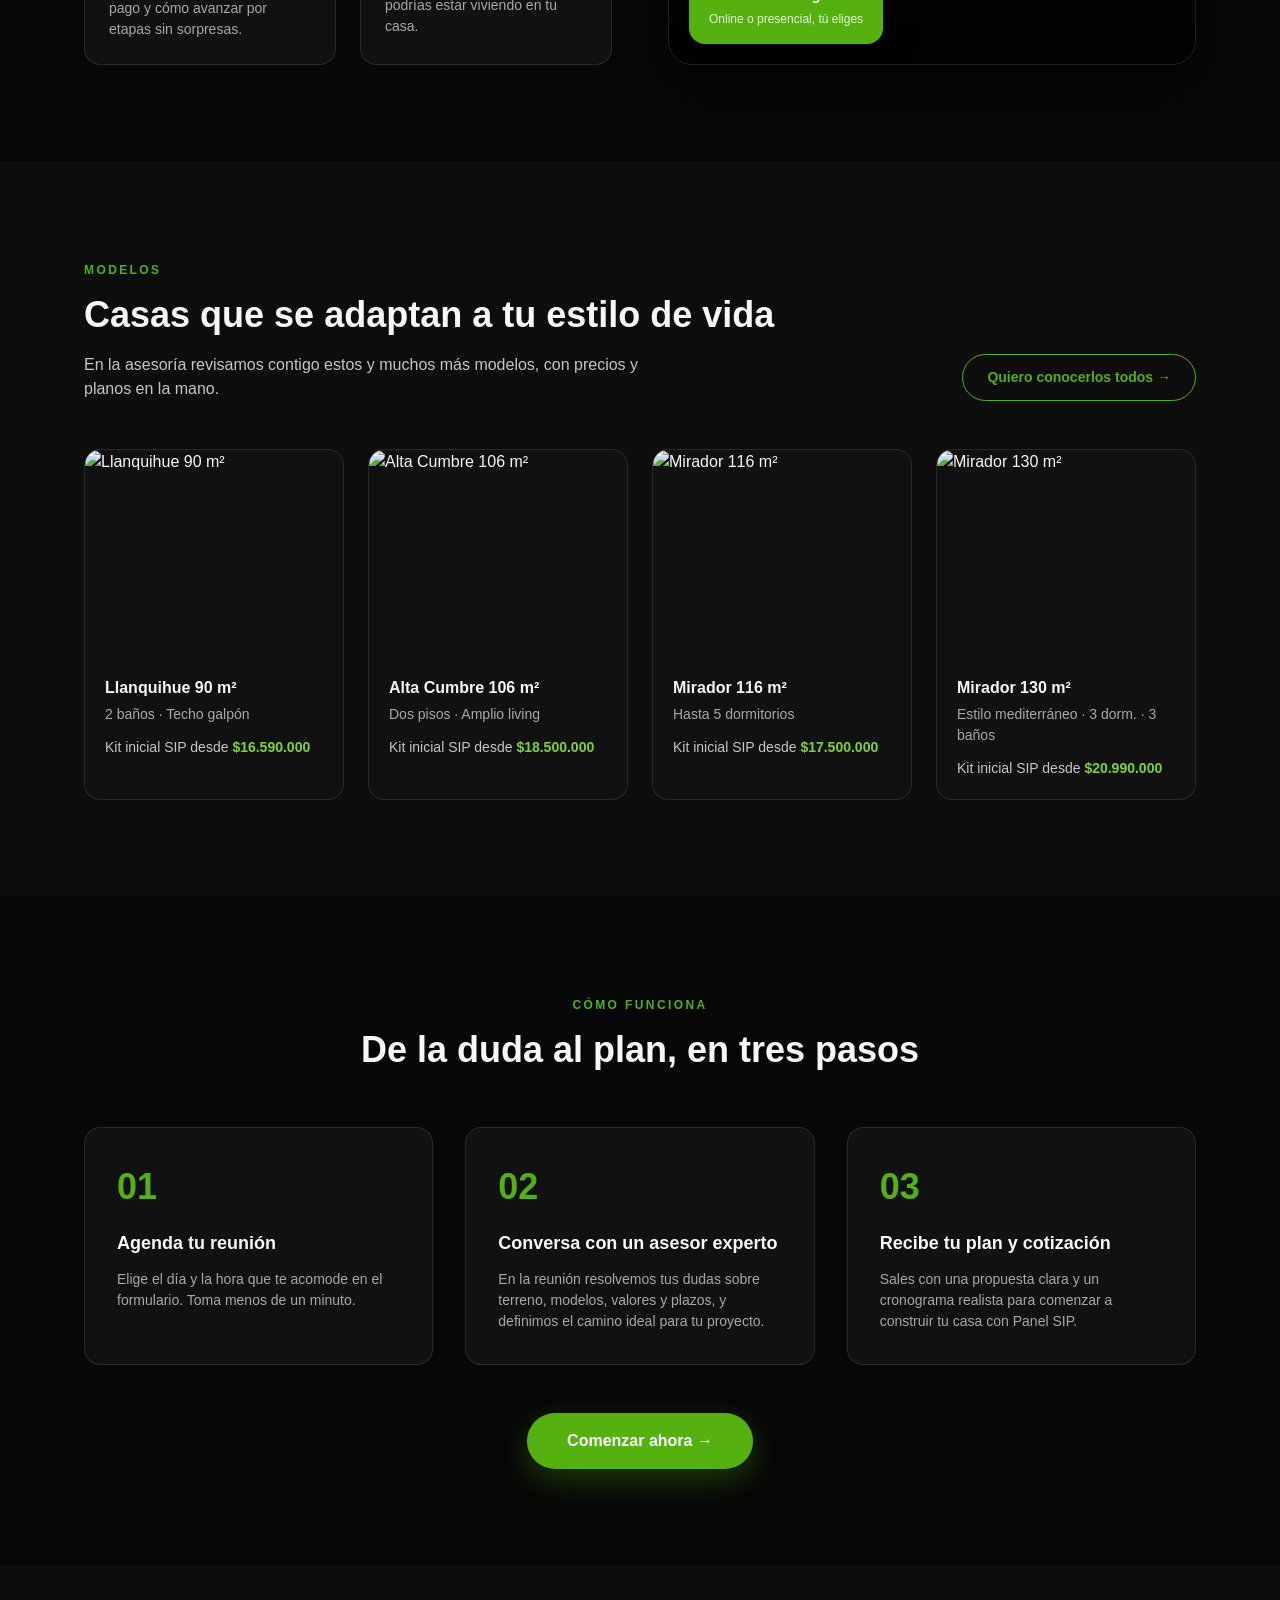
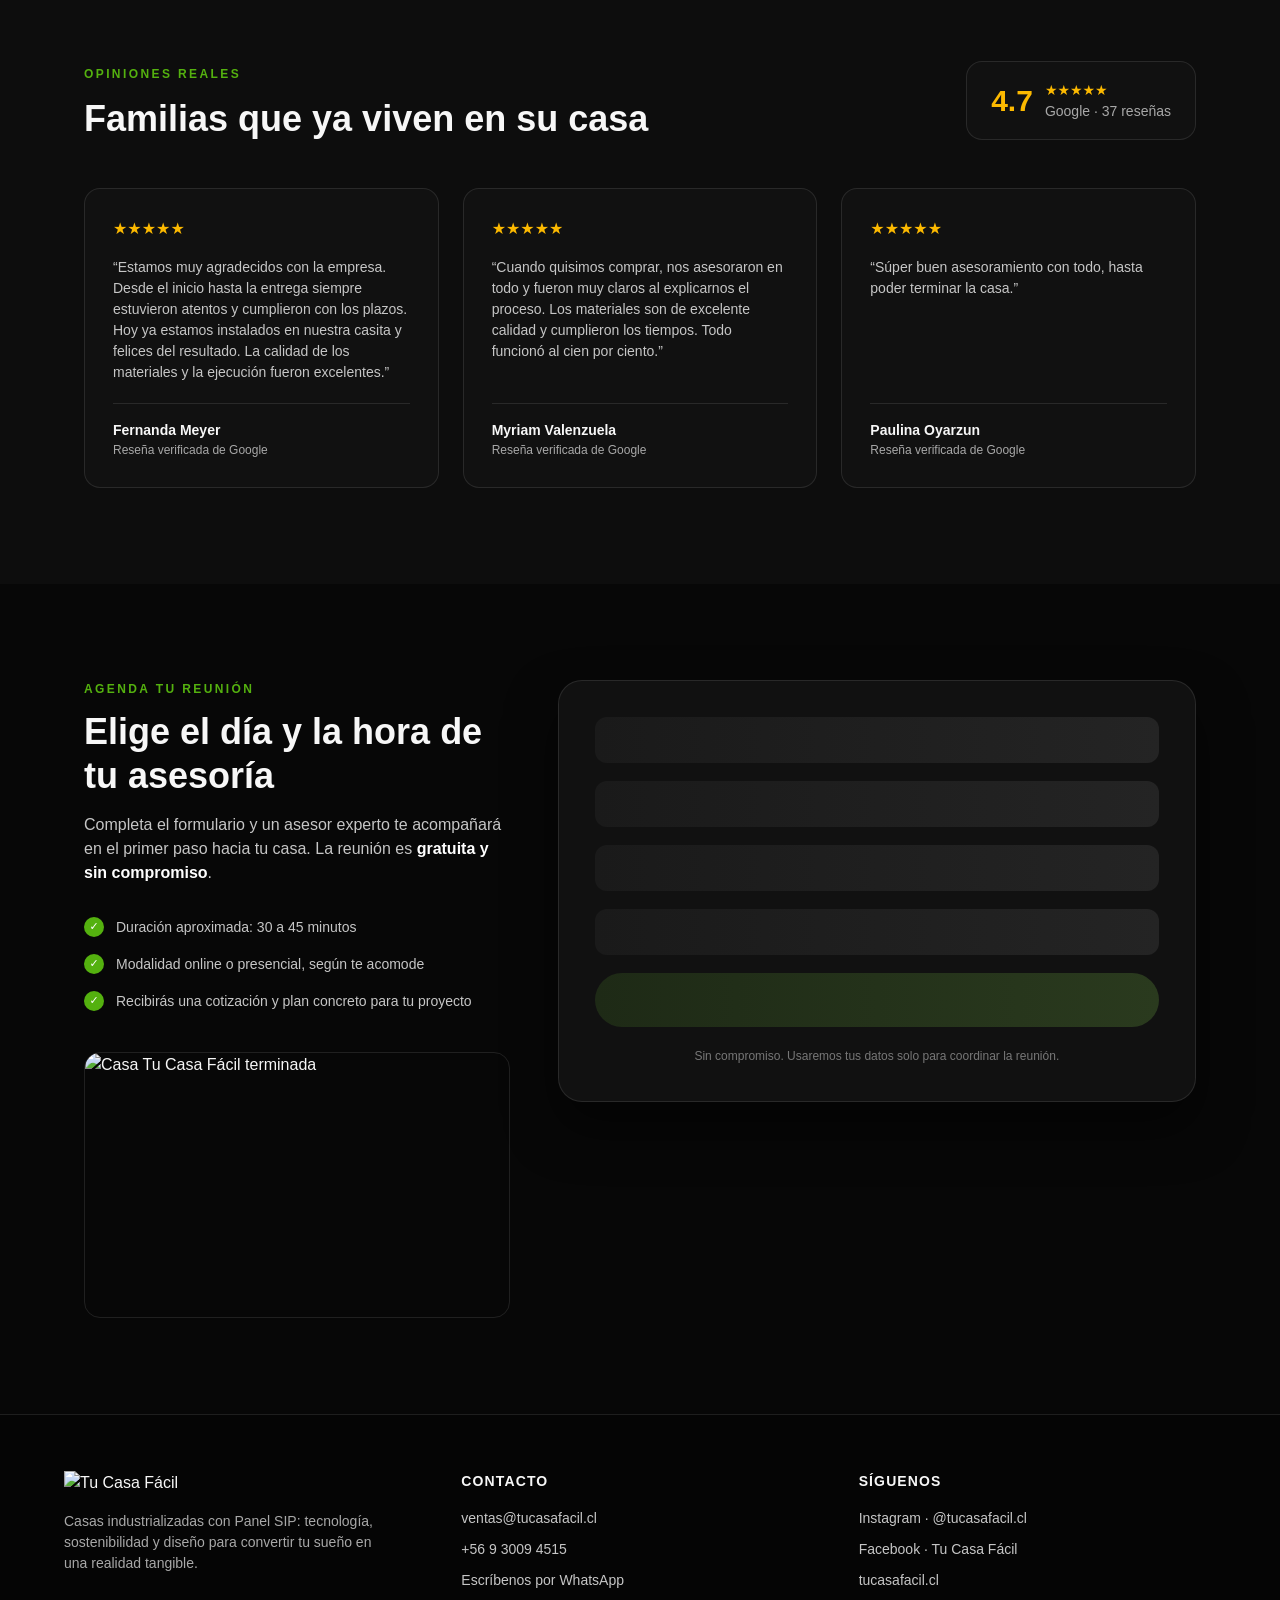
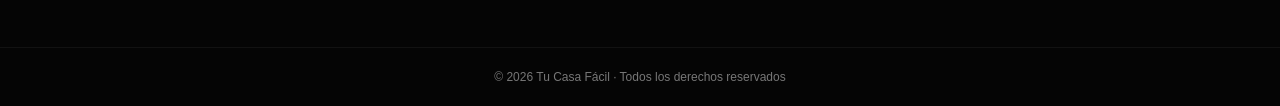
==== commit 90fcfd33: "Add files via upload" ====
--- a/index.html
+++ b/index.html
@@ -23,6 +23,11 @@
 <link rel="apple-touch-icon" href="img/logo-tucasafacil.svg">
 <link rel="preload" as="image" href="img/hero-casa-sip.jpg" fetchpriority="high">
 <link rel="stylesheet" href="styles.css">
+
+<!-- HubSpot: embed del formulario -->
+<script src="https://js.hsforms.net/forms/embed/9292440.js" defer></script>
+<!-- HubSpot: código de seguimiento del portal (atribución de origen y UTMs) -->
+<script id="hs-script-loader" async defer src="https://js.hs-scripts.com/9292440.js"></script>
 
 <!-- ===== TRACKING: reemplaza los IDs y descomenta ===== -->
 <!-- Google Tag Manager
@@ -96,29 +101,13 @@
 <li><span class="c">✓</span>Recibirás una cotización y plan concreto para tu proyecto</li></ul>
 <img class="formimg" src="img/servicios-tucasafacil.jpg" alt="Casa Tu Casa Fácil terminada" width="900" height="719" loading="lazy" decoding="async">
 </div>
-<form id="form-asesoria" action="https://formspree.io/f/TU_ID_FORMULARIO" method="POST" novalidate>
-<div class="fields">
-<div><label for="nombre">Nombre completo *</label><input id="nombre" name="nombre" type="text" autocomplete="name" required placeholder="Ej: María Pérez"></div>
-<div><label for="telefono">Teléfono *</label><input id="telefono" name="telefono" type="tel" inputmode="tel" autocomplete="tel" required placeholder="+56 9 1234 5678"></div>
-<div class="span2"><label for="email">Correo electrónico *</label><input id="email" name="email" type="email" inputmode="email" autocomplete="email" required placeholder="tucorreo@ejemplo.cl"></div>
-<div><label for="terreno">¿Tienes terreno?</label><select id="terreno" name="terreno"><option value="">Selecciona una opción</option><option>Sí, ya tengo terreno</option><option>En proceso de escritura / compra</option><option>Aún no tengo terreno</option></select></div>
-<div><label for="metraje">Tamaño de casa ideal</label><select id="metraje" name="metraje"><option value="">Selecciona una opción</option><option>Hasta 60 m²</option><option>60 – 90 m²</option><option>90 – 120 m²</option><option>120 – 180 m²</option><option>Más de 180 m²</option><option>Aún no lo sé</option></select></div>
+<div class="formcard">
+<div class="hs-form-frame" data-region="na1" data-form-id="4eb0c684-b6db-4364-9b80-54d88f810deb" data-portal-id="9292440"></div>
+<div class="form-skeleton" id="form-skeleton" aria-hidden="true">
+<span></span><span></span><span></span><span></span><span class="lg"></span>
 </div>
-<div style="margin-top:24px"><label for="fecha">Fecha de la reunión *</label><input id="fecha" name="fecha" type="date" required></div>
-<div style="margin-top:24px"><label>Hora disponible * <span style="text-transform:none;color:#777">(hora de Chile)</span></label>
-<div class="slots"><button type="button" class="slot" data-hora="10:00">10:00</button><button type="button" class="slot" data-hora="11:00">11:00</button><button type="button" class="slot" data-hora="12:00">12:00</button><button type="button" class="slot" data-hora="13:00">13:00</button><button type="button" class="slot" data-hora="15:00">15:00</button><button type="button" class="slot" data-hora="16:00">16:00</button><button type="button" class="slot" data-hora="17:00">17:00</button><button type="button" class="slot" data-hora="18:00">18:00</button></div>
-<input type="hidden" name="hora" id="hora"></div>
-<div style="margin-top:24px"><label for="mensaje">¿Algo que quieras contarnos? (opcional)</label><textarea id="mensaje" name="mensaje" rows="3" placeholder="Ej: Me interesa el modelo Llanquihue 90 y quiero saber sobre financiamiento…"></textarea></div>
-<input type="hidden" name="utm_source" id="utm_source">
-<input type="hidden" name="utm_medium" id="utm_medium">
-<input type="hidden" name="utm_campaign" id="utm_campaign">
-<input type="hidden" name="utm_content" id="utm_content">
-<input type="hidden" name="utm_term" id="utm_term">
-<input type="hidden" name="pagina" id="pagina">
-<input type="text" name="_gotcha" tabindex="-1" autocomplete="off" style="position:absolute;left:-9999px" aria-hidden="true">
-<button class="submit" type="submit">Confirmar mi asesoría gratuita →</button>
-<p class="fine" id="form-msg">Sin compromiso. Usaremos tus datos solo para coordinar la reunión.</p>
-</form>
+<p class="fine">Sin compromiso. Usaremos tus datos solo para coordinar la reunión.</p>
+</div>
 </div></section>
 
 <footer><div class="wrap fgrid">
@@ -127,4 +116,4 @@
 <div><h3>Síguenos</h3><ul><li><a href="https://www.instagram.com/tucasafacil.cl">Instagram · @tucasafacil.cl</a></li><li><a href="https://www.facebook.com/tucasafacil.cl/">Facebook · Tu Casa Fácil</a></li><li><a href="https://tucasafacil.cl">tucasafacil.cl</a></li></ul></div>
 </div><div class="copy">© 2026 Tu Casa Fácil · Todos los derechos reservados</div></footer>
 <script src="script.js" defer></script>
-</body></html>
+</body></html>
--- a/styles.css
+++ b/styles.css
@@ -33,25 +33,25 @@
 h1 span{color:#54b10f}
 .lead{margin-top:24px;max-width:560px;font-size:18px;color:#c6c6c6}
 .cta-row{margin-top:40px;display:flex;flex-wrap:wrap;gap:16px;align-items:center}
-.meta{margin-top:48px;display:flex;flex-wrap:wrap;gap:12px 32px;align-items:center;font-size:14px;color:#c6c6c6}
-.meta b{color:#fcb900;font-size:20px}
 /* sections */
 section.pad{padding:96px 0}
 .eyebrow{font-size:12px;font-weight:700;text-transform:uppercase;letter-spacing:.2em;color:#54b10f}
 h2{margin-top:12px;font-size:30px;font-weight:700;line-height:1.2}
 .sub{margin-top:16px;color:#c6c6c6;max-width:560px}
 .grid2{display:grid;gap:56px;align-items:center}
+.grid2>div:first-child{display:flex;flex-direction:column}
 .cardgrid{margin-top:40px;display:grid;gap:24px}
 .card{border:1px solid rgba(255,255,255,.1);background:#111;border-radius:16px;padding:24px;transition:.2s}
 .card:hover{border-color:rgba(84,177,15,.5)}
 .card .ico{font-size:24px}
 .card h3{margin-top:12px;font-size:16px}
 .card p{margin-top:8px;font-size:14px;color:#a8a8a8}
-.teamwrap{position:relative}
-.teamwrap img{width:100%;border-radius:24px;border:1px solid rgba(255,255,255,.1);box-shadow:0 25px 50px rgba(0,0,0,.6)}
-.badge{position:absolute;bottom:-24px;left:-16px;background:#54b10f;border-radius:16px;padding:16px 24px;box-shadow:0 15px 35px rgba(84,177,15,.25)}
+.teamwrap{position:relative;border-radius:24px;overflow:hidden;border:1px solid rgba(255,255,255,.1);box-shadow:0 25px 50px rgba(0,0,0,.6)}
+.teamwrap img{display:block;width:100%;height:auto;aspect-ratio:4/5;object-fit:cover;border-radius:0;border:0}
+.teamwrap::after{content:"";position:absolute;left:0;right:0;bottom:0;height:45%;background:linear-gradient(to top,rgba(0,0,0,.75),transparent);pointer-events:none}
+.badge{position:absolute;z-index:2;bottom:20px;left:20px;max-width:calc(100% - 40px);background:#54b10f;border-radius:16px;padding:14px 20px;box-shadow:0 15px 35px rgba(0,0,0,.35)}
 .badge p{font-size:14px;font-weight:700}
-.badge span{font-size:12px;color:rgba(255,255,255,.8)}
+.badge span{font-size:12px;color:rgba(255,255,255,.85)}
 .dark{background:#0d0d0d}
 .rowhead{display:flex;flex-wrap:wrap;align-items:flex-end;justify-content:space-between;gap:24px}
 .models{margin-top:48px;display:grid;gap:24px}
@@ -80,23 +80,114 @@
 .tst figcaption span{display:block;font-size:12px;font-weight:400;color:#a8a8a8}
 /* form */
 .formgrid{display:grid;gap:48px;align-items:start}
+.formgrid>div:first-child{display:flex;flex-direction:column}
+.formimg{display:block;width:100%;height:auto;margin-top:40px;aspect-ratio:16/10;object-fit:cover;max-height:340px;border-radius:16px;border:1px solid rgba(255,255,255,.1)}
 .checks{margin-top:32px;display:grid;gap:16px;font-size:14px;color:#c6c6c6}
 .checks li{display:flex;gap:12px;list-style:none}
 .checks .c{flex:none;width:20px;height:20px;border-radius:999px;background:#54b10f;color:#fff;font-size:11px;font-weight:700;display:flex;align-items:center;justify-content:center}
-form{border:1px solid rgba(255,255,255,.1);background:#111;border-radius:24px;padding:28px;box-shadow:0 25px 50px rgba(0,0,0,.5)}
-.fields{display:grid;gap:20px}
-label{display:block;margin-bottom:6px;font-size:12px;font-weight:600;text-transform:uppercase;letter-spacing:.04em;color:#a8a8a8}
-input,select,textarea{width:100%;border:1px solid rgba(255,255,255,.15);background:#1a1a1a;border-radius:12px;padding:12px 16px;font-size:14px;color:#fff;outline:none;font-family:inherit;transition:.2s;color-scheme:dark}
-input::placeholder,textarea::placeholder{color:#777}
-input:focus,select:focus,textarea:focus{border-color:#54b10f;box-shadow:0 0 0 3px rgba(84,177,15,.3)}
-textarea{resize:none}
-.slots{display:grid;grid-template-columns:repeat(4,1fr);gap:10px}
-.slot{border:1px solid rgba(255,255,255,.15);background:#1a1a1a;color:#fff;border-radius:12px;padding:10px 0;font-size:14px;font-weight:600;cursor:pointer;transition:.2s;font-family:inherit}
-.slot:hover{border-color:rgba(84,177,15,.6)}
-.slot.sel{background:#54b10f;border-color:#54b10f}
-.submit{margin-top:28px;width:100%;border:0;border-radius:999px;background:#54b10f;color:#fff;padding:16px;font-size:16px;font-weight:700;cursor:pointer;box-shadow:0 10px 30px rgba(84,177,15,.3);font-family:inherit}
-.submit:hover{background:#46940d}
-.fine{margin-top:16px;text-align:center;font-size:12px;color:#777}
+/* ============================================================
+   FORMULARIO HUBSPOT — tarjeta contenedora
+   ============================================================ */
+.formcard{border:1px solid rgba(255,255,255,.1);background:#111;border-radius:24px;padding:28px;box-shadow:0 25px 50px rgba(0,0,0,.5)}
+.fine{margin-top:20px;text-align:center;font-size:12px;color:#777}
+
+/* Esqueleto de carga: evita el hueco vacío mientras baja el script */
+.form-skeleton{display:grid;gap:18px}
+.form-skeleton span{display:block;height:46px;border-radius:12px;background:linear-gradient(90deg,#1a1a1a,#242424,#1a1a1a);background-size:200% 100%;animation:sk 1.4s linear infinite}
+.form-skeleton span.lg{height:54px;border-radius:999px;background:linear-gradient(90deg,#1e2a16,#2a3a1e,#1e2a16);background-size:200% 100%}
+@keyframes sk{0%{background-position:200% 0}100%{background-position:-200% 0}}
+.hs-ok .form-skeleton{display:none}
+.hs-ok .hs-form-frame{animation:fade .35s ease both}
+@keyframes fade{from{opacity:0;transform:translateY(6px)}to{opacity:1;transform:none}}
+
+/* ============================================================
+   OVERRIDES DE HUBSPOT
+   Cubre las dos familias de clases: embed clásico (.hs-*)
+   y editor nuevo (.hsfc-*). Requiere !important porque HubSpot
+   inyecta su propia hoja de estilos después de la nuestra.
+   ============================================================ */
+.formcard .hs-form-frame{color:#f7f7f7}
+.formcard form{border:0!important;background:none!important;padding:0!important;box-shadow:none!important;border-radius:0!important}
+
+/* Etiquetas */
+.formcard label,
+.formcard .hs-form-field>label,
+.formcard .hsfc-FieldLabel{
+ display:block!important;margin-bottom:6px!important;font-size:12px!important;font-weight:600!important;
+ text-transform:uppercase!important;letter-spacing:.04em!important;color:#a8a8a8!important;
+ font-family:inherit!important;line-height:1.4!important}
+.formcard .hs-form-required,.formcard .hsfc-FieldLabel__Required{color:#54b10f!important}
+
+/* Campos */
+.formcard input[type=text],.formcard input[type=email],.formcard input[type=tel],
+.formcard input[type=number],.formcard input[type=date],.formcard input[type=time],
+.formcard select,.formcard textarea,
+.formcard .hs-input,.formcard .hsfc-TextInput,.formcard .hsfc-DropdownInput,
+.formcard .hsfc-TextareaInput,.formcard .hsfc-DateInput,.formcard .hsfc-PhoneInput input{
+ width:100%!important;max-width:100%!important;box-sizing:border-box!important;
+ border:1px solid rgba(255,255,255,.15)!important;background:#1a1a1a!important;border-radius:12px!important;
+ padding:12px 16px!important;font-size:14px!important;line-height:1.4!important;color:#fff!important;
+ font-family:inherit!important;outline:none!important;color-scheme:dark;transition:.2s;box-shadow:none!important}
+.formcard input::placeholder,.formcard textarea::placeholder{color:#777!important;opacity:1!important}
+.formcard input:focus,.formcard select:focus,.formcard textarea:focus,
+.formcard .hsfc-TextInput:focus,.formcard .hsfc-DropdownInput:focus{
+ border-color:#54b10f!important;box-shadow:0 0 0 3px rgba(84,177,15,.3)!important}
+.formcard textarea{resize:none!important;min-height:96px!important}
+.formcard select option,.formcard optgroup{background:#1a1a1a!important;color:#fff!important}
+.formcard input:-webkit-autofill{-webkit-text-fill-color:#fff!important;-webkit-box-shadow:0 0 0 1000px #1a1a1a inset!important}
+
+/* Teléfono internacional (select de país + input) */
+.formcard .hs-fieldtype-intl-phone.hs-input{display:flex!important;gap:8px!important;background:none!important;border:0!important;padding:0!important}
+.formcard .hs-fieldtype-intl-phone select{flex:none!important;width:110px!important}
+
+/* Checkbox y radio */
+.formcard input[type=checkbox],.formcard input[type=radio]{
+ width:auto!important;min-width:16px!important;accent-color:#54b10f;margin:2px 8px 0 0!important;padding:0!important}
+.formcard .inputs-list{list-style:none!important;padding:0!important;margin:0!important;display:grid!important;gap:10px!important}
+.formcard .inputs-list label,.formcard .hs-form-booleancheckbox label,
+.formcard .hsfc-CheckboxField label,.formcard .legal-consent-container label{
+ display:flex!important;align-items:flex-start!important;text-transform:none!important;letter-spacing:0!important;
+ font-size:13px!important;font-weight:400!important;color:#c6c6c6!important;margin-bottom:0!important}
+.formcard .legal-consent-container p,.formcard .hs-richtext{font-size:12px!important;color:#8a8a8a!important;line-height:1.5!important}
+.formcard .hs-richtext a,.formcard .legal-consent-container a{color:#7fd434!important;text-decoration:underline!important}
+
+/* Espaciado entre campos */
+.formcard .hs-form-field,.formcard .hsfc-FieldGroup,.formcard .hsfc-Row{margin-bottom:20px!important}
+.formcard .hs-form-field:last-of-type{margin-bottom:0!important}
+.formcard fieldset,.formcard fieldset.form-columns-1,
+.formcard fieldset.form-columns-2,.formcard fieldset.form-columns-3{
+ max-width:none!important;width:100%!important;border:0!important;padding:0!important;margin:0!important}
+.formcard .hs-form-field .input{margin:0!important}
+.formcard .form-columns-2 .hs-form-field,.formcard .form-columns-3 .hs-form-field{width:100%!important;float:none!important}
+@media(min-width:768px){
+ .formcard fieldset.form-columns-2{display:grid!important;grid-template-columns:1fr 1fr!important;gap:0 20px!important}
+ .formcard fieldset.form-columns-3{display:grid!important;grid-template-columns:repeat(3,1fr)!important;gap:0 20px!important}
+}
+
+/* Botón de envío */
+.formcard input[type=submit],.formcard .hs-button,.formcard .hsfc-Button,
+.formcard button[type=submit]{
+ margin-top:8px!important;width:100%!important;border:0!important;border-radius:999px!important;
+ background:#54b10f!important;color:#fff!important;padding:16px!important;font-size:16px!important;
+ font-weight:700!important;line-height:1.2!important;cursor:pointer!important;font-family:inherit!important;
+ text-transform:none!important;letter-spacing:0!important;
+ box-shadow:0 10px 30px rgba(84,177,15,.3)!important;transition:.2s}
+.formcard input[type=submit]:hover,.formcard .hs-button:hover,
+.formcard .hsfc-Button:hover,.formcard button[type=submit]:hover{background:#46940d!important}
+.formcard .actions{padding:0!important;margin:0!important}
+
+/* Errores */
+.formcard .hs-error-msg,.formcard .hs-error-msgs label,
+.formcard .hsfc-ErrorAlert,.formcard .hsfc-FieldError{
+ color:#ff8080!important;font-size:12px!important;font-weight:400!important;
+ text-transform:none!important;letter-spacing:0!important;margin-top:6px!important}
+.formcard .hs-error-msgs{list-style:none!important;padding:0!important;margin:0!important}
+.formcard .hs-input.invalid,.formcard .hs-input.error{border-color:#ff8080!important}
+
+/* Mensaje de éxito */
+.formcard .submitted-message,.formcard .hsfc-DoneMessage,.formcard .hsfc-Step--done{
+ color:#f7f7f7!important;font-size:15px!important;line-height:1.6!important;text-align:center!important}
+.formcard .submitted-message p,.formcard .hsfc-DoneMessage p{color:#c6c6c6!important}
 /* footer */
 footer{border-top:1px solid rgba(255,255,255,.1);background:#050505}
 .fgrid{display:grid;gap:40px;padding:56px 0}
@@ -111,10 +202,19 @@
  .cardgrid{grid-template-columns:1fr 1fr} .steps{grid-template-columns:repeat(3,1fr)}
  .tsts{grid-template-columns:repeat(3,1fr)} .models{grid-template-columns:1fr 1fr}
  .fgrid{grid-template-columns:repeat(3,1fr)} .fields{grid-template-columns:1fr 1fr}
- form{padding:36px}
+ .formcard{padding:36px}
 }
 @media(min-width:1024px){
- .grid2{grid-template-columns:1fr 1fr} .models{grid-template-columns:repeat(4,1fr)}
+ .grid2{grid-template-columns:1fr 1fr;align-items:stretch}
+ .teamwrap img{height:100%;aspect-ratio:auto;min-height:100%}
+ .models{grid-template-columns:repeat(4,1fr)}
  .formgrid{grid-template-columns:2fr 3fr}
 }
 .span2{grid-column:1/-1}
+
+/* Salida alternativa si el script de HubSpot no carga */
+.hs-fallback{text-align:center;padding:12px 0}
+.hs-fallback p{font-size:15px;color:#c6c6c6;margin-bottom:8px}
+.hs-fallback p strong{color:#fff}
+.hs-fallback .btn{margin-top:20px}
+.hs-fallback-tel{display:block;margin-top:16px;font-size:14px;color:#a8a8a8;text-decoration:underline}
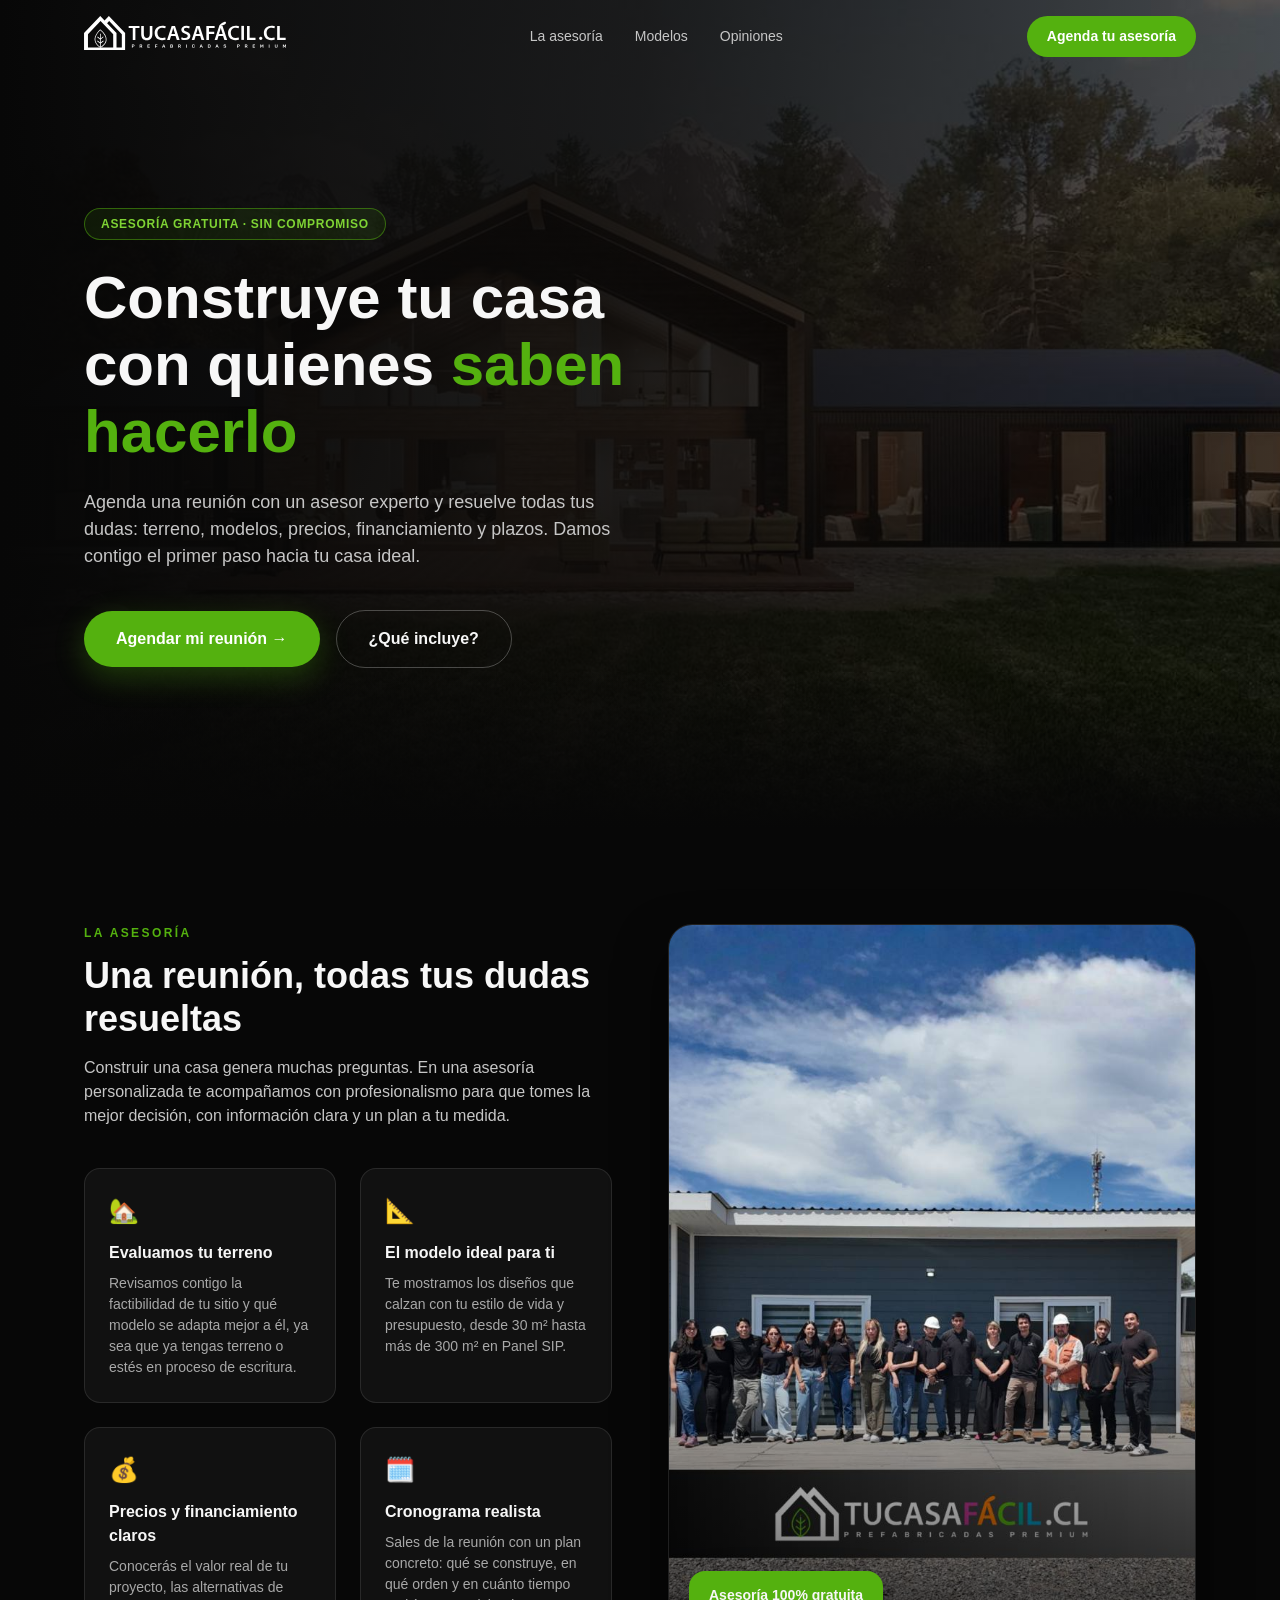
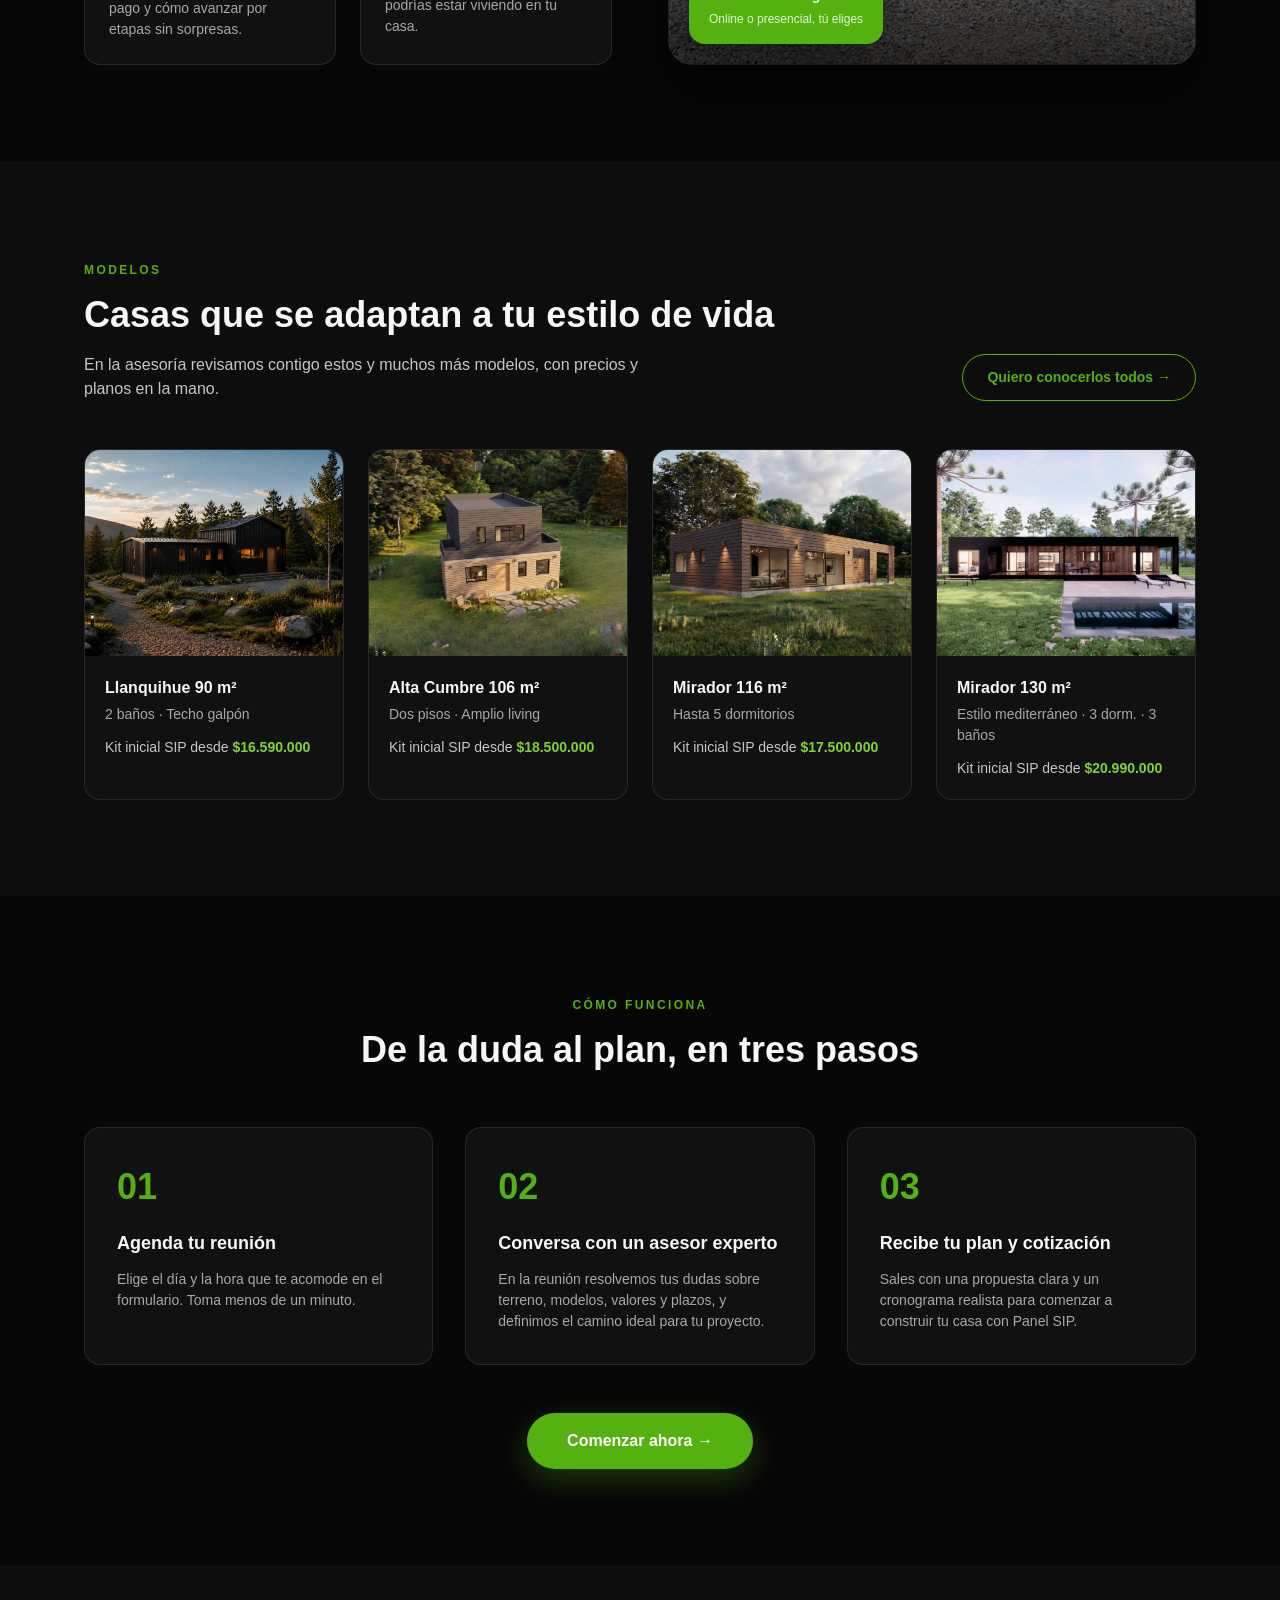
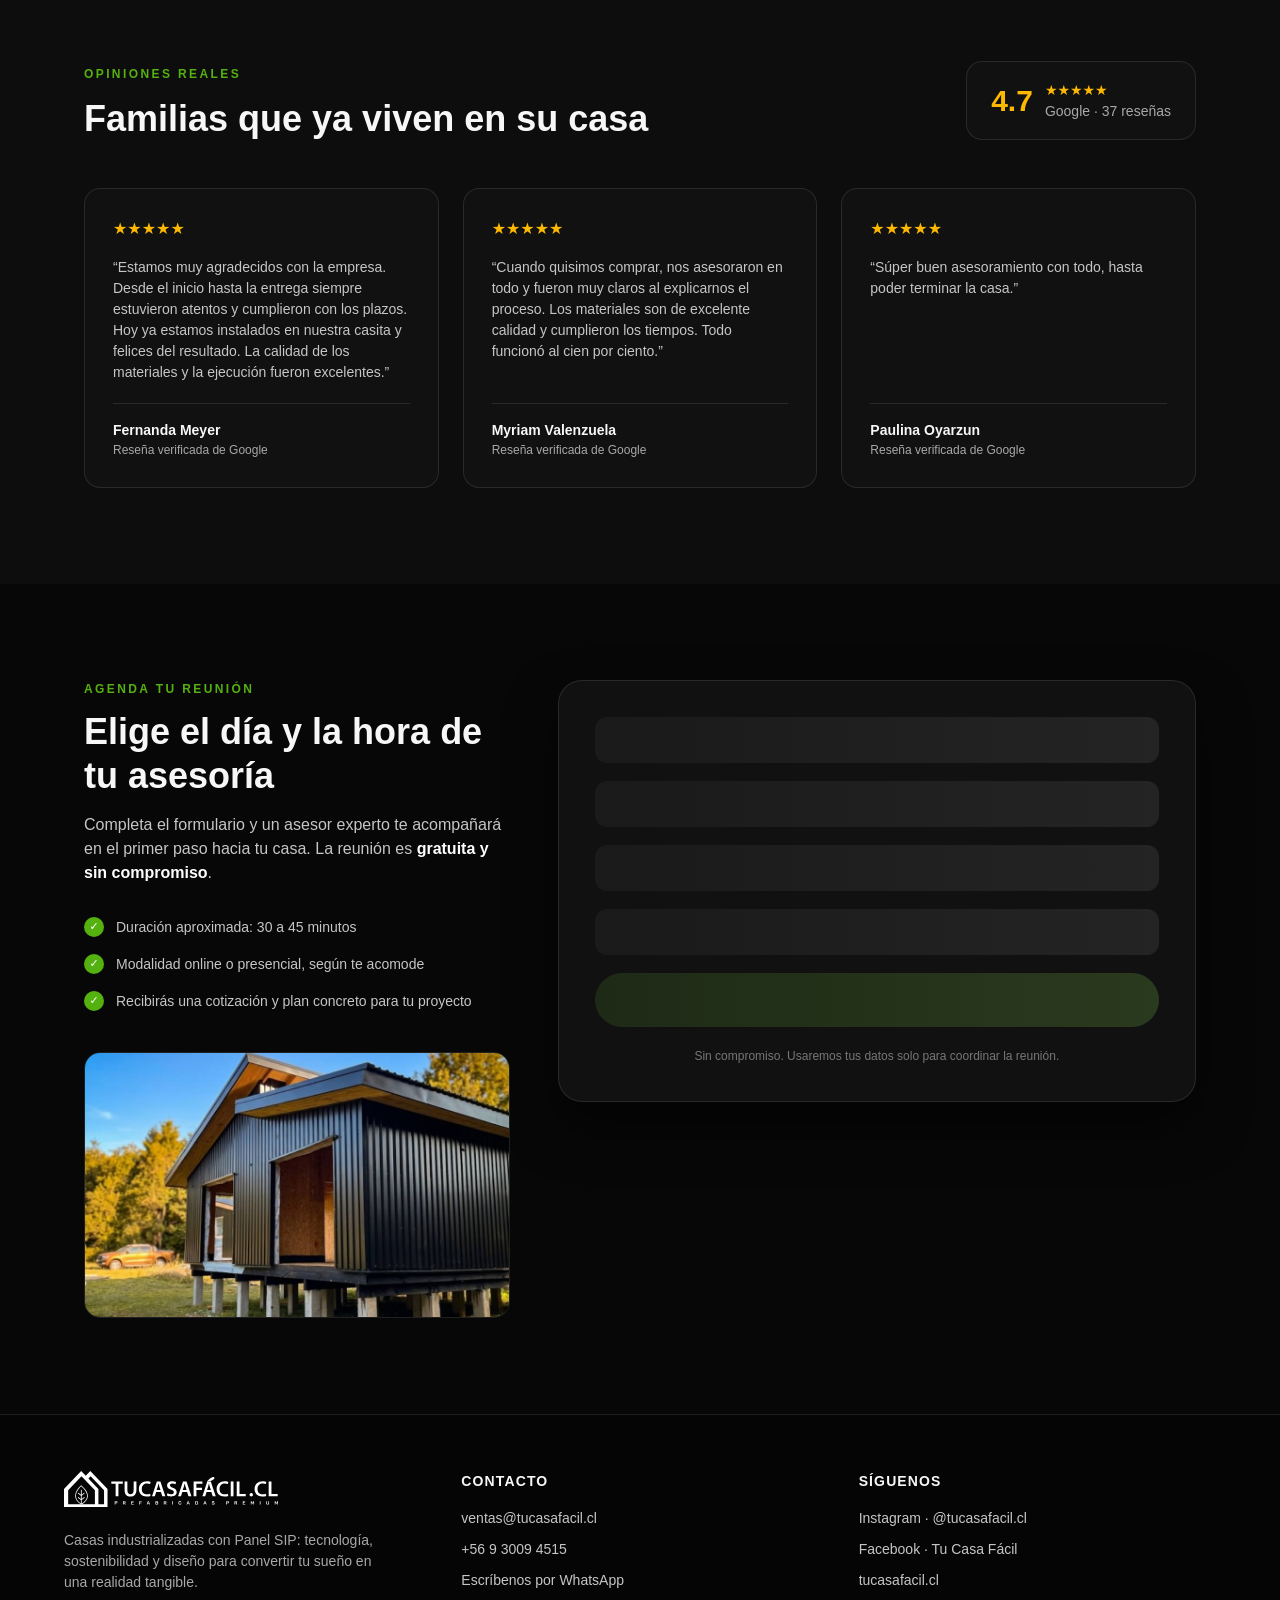
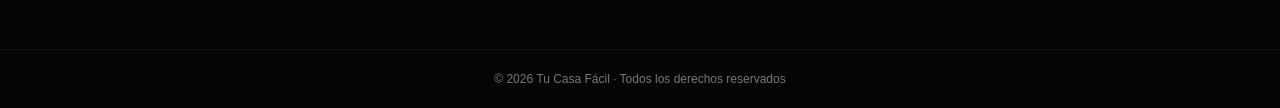
==== commit 148cc469: "Update index.html" ====
--- a/index.html
+++ b/index.html
@@ -6,7 +6,7 @@
 <title>Asesoría gratuita para construir tu casa en Panel SIP | Tu Casa Fácil</title>
 <meta name="description" content="Agenda una asesoría gratuita con un experto en casas prefabricadas con Panel SIP. Resuelve dudas de terreno, modelos, precios, financiamiento y plazos. Proyectos en todo Chile.">
 <meta name="robots" content="index,follow">
-<link rel="canonical" href="https://TU-DOMINIO.cl/">
+<link rel="canonical" href="https://tucasafacil-agenda-tu-reunion.vercel.app/">
 <meta name="theme-color" content="#070707">
 
 <!-- Open Graph / redes -->
@@ -15,13 +15,13 @@
 <meta property="og:site_name" content="Tu Casa Fácil">
 <meta property="og:title" content="Agenda tu asesoría gratuita | Tu Casa Fácil">
 <meta property="og:description" content="Una reunión con un asesor experto para resolver terreno, modelo, precio y plazos de tu casa en Panel SIP. Gratis y sin compromiso.">
-<meta property="og:url" content="https://TU-DOMINIO.cl/">
-<meta property="og:image" content="https://TU-DOMINIO.cl/img/hero-casa-sip.jpg">
+<meta property="og:url" content="https://tucasafacil-agenda-tu-reunion.vercel.app/">
+<meta property="og:image" content="https://tucasafacil-agenda-tu-reunion.vercel.app/hero-casa-sip.jpg">
 <meta name="twitter:card" content="summary_large_image">
 
-<link rel="icon" href="img/logo-tucasafacil.svg" type="image/svg+xml">
-<link rel="apple-touch-icon" href="img/logo-tucasafacil.svg">
-<link rel="preload" as="image" href="img/hero-casa-sip.jpg" fetchpriority="high">
+<link rel="icon" href="logo-tucasafacil.svg" type="image/svg+xml">
+<link rel="apple-touch-icon" href="logo-tucasafacil.svg">
+<link rel="preload" as="image" href="hero-casa-sip.jpg" fetchpriority="high">
 <link rel="stylesheet" href="styles.css">
 
 <!-- HubSpot: embed del formulario -->
@@ -45,13 +45,13 @@
 </head>
 <body>
 <header id="hd"><div class="wrap hbar">
-<a href="#inicio"><img src="img/logo-tucasafacil.svg" alt="Tu Casa Fácil"></a>
+<a href="#inicio"><img src="logo-tucasafacil.svg" alt="Tu Casa Fácil"></a>
 <nav><a href="#asesoria">La asesoría</a><a href="#modelos">Modelos</a><a href="#opiniones">Opiniones</a></nav>
 <a href="#agendar" class="btn btn-sm">Agenda tu asesoría</a>
 </div></header>
 
 <section id="inicio" class="hero">
-<img src="img/hero-casa-sip.jpg" alt="Casa prefabricada Tu Casa Fácil" width="1400" height="759" loading="eager" decoding="async" fetchpriority="high">
+<img src="hero-casa-sip.jpg" alt="Casa prefabricada Tu Casa Fácil" width="1400" height="759" loading="eager" decoding="async" fetchpriority="high">
 <div class="g1"></div><div class="g2"></div>
 <div class="inner"><div class="wrap">
 <span class="pill">Asesoría gratuita · Sin compromiso</span>
@@ -67,7 +67,7 @@
 <p class="sub">Construir una casa genera muchas preguntas. En una asesoría personalizada te acompañamos con profesionalismo para que tomes la mejor decisión, con información clara y un plan a tu medida.</p>
 <div class="cardgrid"><div class="card"><div class="ico">🏡</div><h3>Evaluamos tu terreno</h3><p>Revisamos contigo la factibilidad de tu sitio y qué modelo se adapta mejor a él, ya sea que ya tengas terreno o estés en proceso de escritura.</p></div><div class="card"><div class="ico">📐</div><h3>El modelo ideal para ti</h3><p>Te mostramos los diseños que calzan con tu estilo de vida y presupuesto, desde 30 m² hasta más de 300 m² en Panel SIP.</p></div><div class="card"><div class="ico">💰</div><h3>Precios y financiamiento claros</h3><p>Conocerás el valor real de tu proyecto, las alternativas de pago y cómo avanzar por etapas sin sorpresas.</p></div><div class="card"><div class="ico">🗓️</div><h3>Cronograma realista</h3><p>Sales de la reunión con un plan concreto: qué se construye, en qué orden y en cuánto tiempo podrías estar viviendo en tu casa.</p></div></div>
 </div>
-<div class="teamwrap"><img src="img/equipo-tucasafacil.jpg" alt="Equipo Tu Casa Fácil" width="819" height="1024" loading="lazy" decoding="async">
+<div class="teamwrap"><img src="equipo-tucasafacil.jpg" alt="Equipo Tu Casa Fácil" width="819" height="1024" loading="lazy" decoding="async">
 <div class="badge"><p>Asesoría 100% gratuita</p><span>Online o presencial, tú eliges</span></div></div>
 </div></section>
 
@@ -75,7 +75,7 @@
 <div class="rowhead"><div><span class="eyebrow">Modelos</span><h2>Casas que se adaptan a tu estilo de vida</h2>
 <p class="sub">En la asesoría revisamos contigo estos y muchos más modelos, con precios y planos en la mano.</p></div>
 <a href="#agendar" class="btn-out">Quiero conocerlos todos →</a></div>
-<div class="models"><article class="model"><div class="ph"><img src="img/modelo-llanquihue-90.jpg" alt="Llanquihue 90 m²" width="900" height="719" loading="lazy" decoding="async"></div><div class="body"><h3>Llanquihue 90 m²</h3><p class="d">2 baños · Techo galpón</p><p class="p">Kit inicial SIP desde <b>$16.590.000</b></p></div></article><article class="model"><div class="ph"><img src="img/modelo-alta-cumbre-106.jpg" alt="Alta Cumbre 106 m²" width="900" height="719" loading="lazy" decoding="async"></div><div class="body"><h3>Alta Cumbre 106 m²</h3><p class="d">Dos pisos · Amplio living</p><p class="p">Kit inicial SIP desde <b>$18.500.000</b></p></div></article><article class="model"><div class="ph"><img src="img/modelo-mirador-116.jpg" alt="Mirador 116 m²" width="900" height="719" loading="lazy" decoding="async"></div><div class="body"><h3>Mirador 116 m²</h3><p class="d">Hasta 5 dormitorios</p><p class="p">Kit inicial SIP desde <b>$17.500.000</b></p></div></article><article class="model"><div class="ph"><img src="img/modelo-mirador-130.jpg" alt="Mirador 130 m²" width="900" height="646" loading="lazy" decoding="async"></div><div class="body"><h3>Mirador 130 m²</h3><p class="d">Estilo mediterráneo · 3 dorm. · 3 baños</p><p class="p">Kit inicial SIP desde <b>$20.990.000</b></p></div></article></div>
+<div class="models"><article class="model"><div class="ph"><img src="modelo-llanquihue-90.jpg" alt="Llanquihue 90 m²" width="900" height="719" loading="lazy" decoding="async"></div><div class="body"><h3>Llanquihue 90 m²</h3><p class="d">2 baños · Techo galpón</p><p class="p">Kit inicial SIP desde <b>$16.590.000</b></p></div></article><article class="model"><div class="ph"><img src="modelo-alta-cumbre-106.jpg" alt="Alta Cumbre 106 m²" width="900" height="719" loading="lazy" decoding="async"></div><div class="body"><h3>Alta Cumbre 106 m²</h3><p class="d">Dos pisos · Amplio living</p><p class="p">Kit inicial SIP desde <b>$18.500.000</b></p></div></article><article class="model"><div class="ph"><img src="modelo-mirador-116.jpg" alt="Mirador 116 m²" width="900" height="719" loading="lazy" decoding="async"></div><div class="body"><h3>Mirador 116 m²</h3><p class="d">Hasta 5 dormitorios</p><p class="p">Kit inicial SIP desde <b>$17.500.000</b></p></div></article><article class="model"><div class="ph"><img src="modelo-mirador-130.jpg" alt="Mirador 130 m²" width="900" height="646" loading="lazy" decoding="async"></div><div class="body"><h3>Mirador 130 m²</h3><p class="d">Estilo mediterráneo · 3 dorm. · 3 baños</p><p class="p">Kit inicial SIP desde <b>$20.990.000</b></p></div></article></div>
 </div></section>
 
 <section class="pad"><div class="wrap">
@@ -99,7 +99,7 @@
 <li><span class="c">✓</span>Duración aproximada: 30 a 45 minutos</li>
 <li><span class="c">✓</span>Modalidad online o presencial, según te acomode</li>
 <li><span class="c">✓</span>Recibirás una cotización y plan concreto para tu proyecto</li></ul>
-<img class="formimg" src="img/servicios-tucasafacil.jpg" alt="Casa Tu Casa Fácil terminada" width="900" height="719" loading="lazy" decoding="async">
+<img class="formimg" src="servicios-tucasafacil.jpg" alt="Casa Tu Casa Fácil terminada" width="900" height="719" loading="lazy" decoding="async">
 </div>
 <div class="formcard">
 <div class="hs-form-frame" data-region="na1" data-form-id="4eb0c684-b6db-4364-9b80-54d88f810deb" data-portal-id="9292440"></div>
@@ -111,9 +111,9 @@
 </div></section>
 
 <footer><div class="wrap fgrid">
-<div><img src="img/logo-tucasafacil.svg" alt="Tu Casa Fácil"><p>Casas industrializadas con Panel SIP: tecnología, sostenibilidad y diseño para convertir tu sueño en una realidad tangible.</p></div>
+<div><img src="logo-tucasafacil.svg" alt="Tu Casa Fácil"><p>Casas industrializadas con Panel SIP: tecnología, sostenibilidad y diseño para convertir tu sueño en una realidad tangible.</p></div>
 <div><h3>Contacto</h3><ul><li><a href="mailto:ventas@tucasafacil.cl">ventas@tucasafacil.cl</a></li><li><a href="tel:+56930094515">+56 9 3009 4515</a></li><li><a href="https://wa.me/56930094515">Escríbenos por WhatsApp</a></li></ul></div>
 <div><h3>Síguenos</h3><ul><li><a href="https://www.instagram.com/tucasafacil.cl">Instagram · @tucasafacil.cl</a></li><li><a href="https://www.facebook.com/tucasafacil.cl/">Facebook · Tu Casa Fácil</a></li><li><a href="https://tucasafacil.cl">tucasafacil.cl</a></li></ul></div>
 </div><div class="copy">© 2026 Tu Casa Fácil · Todos los derechos reservados</div></footer>
 <script src="script.js" defer></script>
-</body></html>+</body></html>
